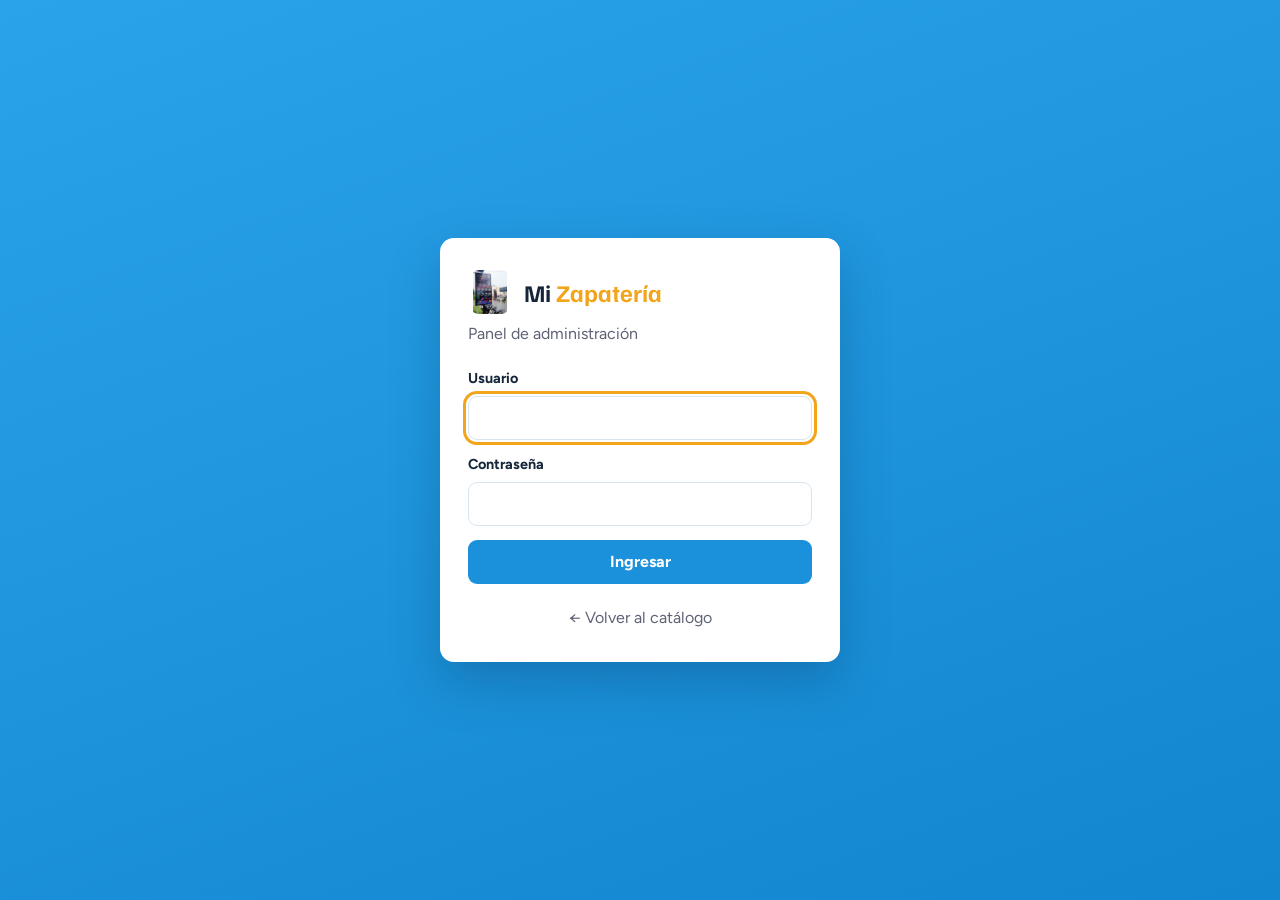
==== admin.html @ 9f7c2f95 "sdfe" ====
<!doctype html>
<html lang="es">
<head>
<meta charset="utf-8">
<meta name="viewport" content="width=device-width, initial-scale=1">
<meta name="robots" content="noindex">
<meta name="theme-color" content="#ffffff">
<meta name="color-scheme" content="light">
<title>Panel de administración</title>
<link rel="preconnect" href="https://fonts.googleapis.com">
<link rel="preconnect" href="https://fonts.gstatic.com" crossorigin>
<link href="https://fonts.googleapis.com/css2?family=Familjen+Grotesk:wght@500;600;700&family=Figtree:wght@400;500;600;700&display=swap" rel="stylesheet">
<link rel="stylesheet" href="assets/style.css">
<link rel="icon" type="image/svg+xml" href="assets/icono.svg">
</head>
<body class="admin">

<!-- ================= Ingreso ================= -->
<div id="gate" class="login-page">
  <main class="login-card">
    <div class="login-brand">
      <span id="gateLogo" class="logo logo-ph login-ico" aria-hidden="true"></span>
      <span class="login-name" id="gateName">Mi <span class="name-2">Zapatería</span></span>
    </div>
    <p class="login-sub" id="gateSub">Panel de administración</p>
    <div id="gateMsgs"></div>

    <form id="loginForm" class="stack login-form">
      <label class="fld"><span>Usuario</span><input id="lUser" autocomplete="username" required></label>
      <label class="fld"><span>Contraseña</span><input id="lPass" type="password" autocomplete="current-password" required></label>
      <button class="btn btn-primary btn-block" type="submit">Ingresar</button>
    </form>


    <a class="login-back" href="./">← Volver al catálogo</a>
  </main>
</div>

<!-- ================= Panel ================= -->
<div id="panel" hidden>
  <header class="adm-head">
    <div class="adm-head-in">
      <a class="adm-brand" href="admin.html">
        <span id="admLogo" class="logo logo-ph" aria-hidden="true"></span>
        <span class="adm-name" id="admName"></span>
        <small>/ admin</small>
      </a>
      <nav class="adm-nav">
        <a href="./" target="_blank" rel="noopener">Ver catálogo</a>
        <button class="btn btn-ghost" type="button" id="logoutBtn">Cerrar sesión</button>
      </nav>
    </div>
  </header>

  <main class="wrap adm-main">
    <div id="banners"></div>
    <div id="msgs" aria-live="polite"></div>
    <nav class="tabs" role="tablist">
      <a href="#caja" data-tab="caja">Caja</a>
      <a href="#vender" data-tab="vender">Vender</a>
      <a href="#productos" data-tab="productos">Productos</a>
      <a href="#ventas" data-tab="ventas">Ventas</a>
      <a href="#compras" data-tab="compras">Compras</a>
      <a href="#reportes" data-tab="reportes">Reportes</a>
      <a href="#marcas" data-tab="marcas">Marcas</a>
      <a href="#config" data-tab="config">Configuración</a>
    </nav>

    <!-- Productos -->
    <section data-pane="productos">
      <div class="toolbar">
        <label class="search search-sm">
          <svg width="16" height="16" viewBox="0 0 24 24" fill="none" stroke="currentColor" stroke-width="2" stroke-linecap="round" aria-hidden="true"><circle cx="11" cy="11" r="7"/><path d="m20 20-3.5-3.5"/></svg>
          <input type="search" id="tableSearch" placeholder="Buscar en mis productos" aria-label="Buscar en mis productos">
        </label>
        <button class="btn btn-accent" type="button" id="btnNew">+ Nuevo producto</button>
      </div>
      <div class="table-wrap">
        <table class="tbl">
          <thead><tr><th>Foto</th><th>Nombre</th><th>SKU</th><th>Código</th><th>Precio</th><th>Talles</th><th>Stock</th><th>Estado</th><th class="ta-r">Acciones</th></tr></thead>
          <tbody id="prodRows"></tbody>
        </table>
      </div>
    </section>


    <!-- Vender -->
    <!-- Caja y Reportes: el contenido está en caja.html (lo carga assets/caja.js) -->
    <div id="cajaMount"></div>

    <section data-pane="vender" hidden>
      <div id="cajaWarn"></div>
      <div class="pos">
        <div class="pos-main">
          <div class="pos-search">
            <label class="scan">
              <svg width="22" height="22" viewBox="0 0 24 24" fill="none" stroke="currentColor" stroke-width="2" stroke-linecap="round" aria-hidden="true"><path d="M3 7V5a2 2 0 0 1 2-2h2M17 3h2a2 2 0 0 1 2 2v2M21 17v2a2 2 0 0 1-2 2h-2M7 21H5a2 2 0 0 1-2-2v-2"/><path d="M7 8v8M10 8v8M13 8v8M17 8v8"/></svg>
              <input id="posQ" placeholder="Escaneá el código de barras o escribí el nombre" autocomplete="off" aria-label="Código de barras o nombre del producto">
            </label>
            <button type="button" class="btn btn-secondary btn-cam" id="posCam" title="Escanear con la cámara"><svg width="20" height="20" viewBox="0 0 24 24" fill="none" stroke="currentColor" stroke-width="2" stroke-linecap="round" stroke-linejoin="round" aria-hidden="true"><path d="M14.5 4h-5L7 7H4a2 2 0 0 0-2 2v9a2 2 0 0 0 2 2h16a2 2 0 0 0 2-2V9a2 2 0 0 0-2-2h-3z"/><circle cx="12" cy="13" r="3.5"/></svg><span>Cámara</span></button>
            <div class="pick-list" id="posResults" hidden></div>
          </div>
          <div class="pos-flash" id="posFlash" role="status" aria-live="polite"></div>
          <div class="cart">
            <div class="cart-head"><span>Producto</span><span>Cant.</span><span class="ta-r">Subtotal</span></div>
            <div id="cartRows"></div>
            <div class="cart-empty" id="cartEmpty">Escaneá o buscá un producto para empezar la venta.</div>
          </div>
          <p class="pos-keys"><kbd>F2</kbd> cobrar · <kbd>F4</kbd> monto recibido · <kbd>F8</kbd> vaciar · <kbd>Esc</kbd> limpiar búsqueda</p>
        </div>

        <aside class="pos-side">
          <div class="pos-doc">
            <span class="pos-label">Comprobante</span>
            <div class="seg seg-2" role="radiogroup" aria-label="Tipo de comprobante">
              <button type="button" data-doc="ticket" class="on">Ticket</button>
              <button type="button" data-doc="factura">Factura electrónica</button>
            </div>
          </div>
          <div class="pos-client">
            <span class="pos-label">Cliente</span>
            <button type="button" class="client-btn" id="clientBtn">Consumidor final</button>
            <div class="client-form" id="clientForm" hidden>
              <div class="seg" role="radiogroup" aria-label="Tipo de cliente">
                <button type="button" data-ctype="innominado" class="on">Sin nombre</button>
                <button type="button" data-ctype="ruc">RUC</button>
                <button type="button" data-ctype="ci">Cédula</button>
              </div>
              <div class="client-fields" id="clientFields" hidden>
                <input id="cDoc" placeholder="RUC con DV (80012345-6)" autocomplete="off">
                <input id="cName" placeholder="Nombre o razón social" autocomplete="off">
                <input id="cMail" type="email" placeholder="Correo (opcional, para la factura)" autocomplete="off">
                <input id="cTel" inputmode="tel" placeholder="Celular para WhatsApp (opcional)" autocomplete="off">
              </div>
              <button type="button" class="btn btn-secondary btn-sm" id="clientOk">Listo</button>
            </div>
          </div>

          <div class="pos-total"><span>Total</span><strong id="posTotal">Gs. 0</strong></div>

          <div class="pay-methods" role="radiogroup" aria-label="Forma de pago">
            <button type="button" data-pay="efectivo" class="on">Efectivo</button>
            <button type="button" data-pay="transferencia">Transferencia</button>
          </div>

          <div id="transferBox" class="stack transfer-box" hidden>
            <label class="fld"><span>Banco *</span><input id="tBank" list="bankList" maxlength="60" autocomplete="off" placeholder="Ej: Banco Itaú"></label>
            <label class="fld"><span>N° de comprobante *</span><input id="tRef" maxlength="40" autocomplete="off" inputmode="numeric"></label>
            <label class="fld"><span>Nombre de quien envió *</span><input id="tFrom" maxlength="80" autocomplete="off"></label>
            <datalist id="bankList">
              <option value="Banco Itaú"><option value="Banco Continental"><option value="ueno bank"><option value="Banco Basa">
              <option value="Banco GNB"><option value="Banco Familiar"><option value="Visión Banco"><option value="Sudameris Bank">
              <option value="Banco Atlas"><option value="Banco Nacional de Fomento"><option value="Interfisa Banco"><option value="Banco Río">
              <option value="Zeta Banco"><option value="Financiera FIC"><option value="Tigo Money"><option value="Personal Billetera">
            </datalist>
          </div>

          <div id="cashBox">
            <label class="fld"><span>Recibido</span><input id="posPaid" class="js-num paid-input" inputmode="numeric" placeholder="Monto exacto" autocomplete="off"></label>
            <div class="quick-cash" id="quickCash"></div>
            <div class="pos-change"><span>Vuelto</span><strong id="posChange">Gs. 0</strong></div>
          </div>

          <button type="button" class="btn btn-accent btn-block btn-xl" id="posCharge">Cobrar <kbd>F2</kbd></button>
          <div class="save-state" id="saveState"></div>
        </aside>
      </div>
    </section>

    <!-- Historial de ventas -->
    <section data-pane="ventas" hidden>
      <div class="hist-head">
        <label class="fld fld-inline"><span>Mes</span><input type="month" id="saleMonth"></label>
        <div class="hist-actions">
          <button type="button" class="btn btn-pdf" id="expCsv">Descargar PDF</button>
          <button type="button" class="btn btn-secondary" id="expSifen">Exportar para factura electrónica</button>
        </div>
      </div>
      <div class="kpis" id="saleKpis"></div>
      <div class="table-wrap">
        <table class="tbl">
          <thead><tr><th>N°</th><th>Fecha</th><th>Cliente</th><th>Pago</th><th class="ta-r">Total</th><th>Estado</th><th class="ta-r">Acciones</th></tr></thead>
          <tbody id="saleRows"></tbody>
        </table>
      </div>
      <div class="list-foot">
        <label class="check check-sm"><input type="checkbox" id="saleShowVoid"> Mostrar anuladas</label>
        <div class="pager" id="salePager"></div>
      </div>
    </section>

    <!-- Compras -->
    <section data-pane="compras" hidden>
      <section class="panel">
        <h2>Nueva compra</h2>
        <p class="hint">Al registrar la compra se suma el stock de cada producto y talle.</p>
        <div class="grid-form grid-buy">
          <label class="fld"><span>Proveedor *</span><input id="bProv" maxlength="80" autocomplete="off"></label>
          <label class="fld"><span>RUC del proveedor</span><input id="bRuc" maxlength="20" autocomplete="off"></label>
          <label class="fld"><span>N° de factura</span><input id="bFac" maxlength="20" placeholder="001-001-0000123" autocomplete="off"></label>
          <label class="fld"><span>Fecha</span><input id="bDate" type="date"></label>
          <label class="fld"><span>Condición</span><select id="bCond"><option value="contado">Contado</option><option value="credito">Crédito</option></select></label>
          <label class="fld" id="bPagoW"><span>Pagado con</span><select id="bPago"><option value="efectivo">Efectivo (sale de la caja)</option><option value="transferencia">Transferencia</option></select></label>
        </div>
        <div class="pos-search buy-search">
          <label class="scan">
            <svg width="22" height="22" viewBox="0 0 24 24" fill="none" stroke="currentColor" stroke-width="2" stroke-linecap="round" aria-hidden="true"><path d="M3 7V5a2 2 0 0 1 2-2h2M17 3h2a2 2 0 0 1 2 2v2M21 17v2a2 2 0 0 1-2 2h-2M7 21H5a2 2 0 0 1-2-2v-2"/><path d="M7 8v8M10 8v8M13 8v8M17 8v8"/></svg>
            <input id="buyQ" placeholder="Escaneá o buscá el producto comprado" autocomplete="off" aria-label="Producto comprado">
          </label>
          <div class="pick-list" id="buyResults" hidden></div>
        </div>
        <div class="table-wrap">
          <table class="tbl tbl-buy">
            <thead><tr><th>Producto</th><th>Talle</th><th>Cantidad</th><th>Costo unitario</th><th class="ta-r">Subtotal</th><th></th></tr></thead>
            <tbody id="buyRows"><tr><td colspan="6" class="tbl-empty">Agregá los productos que llegaron.</td></tr></tbody>
          </table>
        </div>
        <div class="buy-foot">
          <span>Total de la compra <strong id="buyTotal">Gs. 0</strong></span>
          <button type="button" class="btn btn-accent" id="buySave">Registrar compra</button>
        </div>
      </section>

      <section class="panel">
        <div class="hist-head">
          <h2>Compras registradas</h2>
          <label class="fld fld-inline"><span>Mes</span><input type="month" id="buyMonth"></label>
        </div>
        <div class="table-wrap">
          <table class="tbl">
            <thead><tr><th>Fecha</th><th>Proveedor</th><th>Factura</th><th>Productos</th><th class="ta-r">Total</th><th>Estado</th><th class="ta-r">Acciones</th></tr></thead>
            <tbody id="buyHist"></tbody>
          </table>
        </div>
        <div class="list-foot">
          <label class="check check-sm"><input type="checkbox" id="buyShowVoid"> Mostrar anuladas</label>
          <div class="pager" id="buyPager"></div>
        </div>
      </section>
    </section>

    <!-- Marcas -->
    <section data-pane="marcas" hidden>
      <p class="hint tab-intro">Las marcas aparecen arriba del catálogo y sirven de filtro. Al cargar un producto elegís su marca de la lista.</p>
      <div class="brand-admin" id="brandAdmin"></div>
    </section>

    <!-- Configuración -->
    <section data-pane="config" hidden>
      <div class="cfg-grid">
        <section class="panel">
          <h2>Datos de la tienda</h2>
          <form id="storeForm" class="stack">
            <div class="fld">
              <span>Logo de la tienda</span>
              <div class="photo">
                <img id="logoPreview" alt="" hidden>
                <input type="file" id="logoInput" accept="image/jpeg,image/png,image/webp,image/gif">
              </div>
              <label class="check" id="logoRemoveWrap" hidden><input type="checkbox" id="logoRemove"> Quitar el logo</label>
            </div>
            <label class="fld"><span>Nombre de la tienda</span><input id="cName" required maxlength="80"></label>
            <label class="fld"><span>Bajada / descripción corta</span><input id="cTag" maxlength="140"></label>
            <label class="fld"><span>Dirección u horario (aparece al pie del catálogo)</span><input id="cAddr" maxlength="160" placeholder="Ej: Av. Principal 123 · Lun a Sáb 8 a 18 h"></label>
            <label class="fld"><span>Número de WhatsApp (con código de país, sin +, ej: 595981234567)</span><input id="cWa" inputmode="numeric" maxlength="20"></label>
            <div><button class="btn btn-accent" type="submit">Guardar cambios</button></div>
          </form>
        </section>

        <section class="panel" id="facturacion">
          <h2>Datos para facturación</h2>
          <p class="hint">Se usan en el ticket y en el archivo para factura electrónica (SIFEN). Se guardan cifrados.</p>
          <form id="fiscalForm" class="stack">
            <div class="grid-form">
              <label class="fld"><span>RUC con DV</span><input id="fRuc" placeholder="80012345-6" maxlength="15"></label>
              <label class="fld"><span>Teléfono</span><input id="fTel" maxlength="30"></label>
            </div>
            <label class="fld"><span>Razón social</span><input id="fRazon" maxlength="120"></label>
            <label class="fld"><span>Nombre de fantasía</span><input id="fFant" maxlength="120"></label>
            <label class="fld"><span>Dirección</span><input id="fDir" maxlength="160"></label>
            <label class="fld"><span>Actividad económica</span><input id="fAct" maxlength="160" placeholder="Comercio al por menor de calzados"></label>
            <div class="grid-form">
              <label class="fld"><span>Timbrado N°</span><input id="fTimb" inputmode="numeric" maxlength="8"></label>
              <label class="fld"><span>Vigente desde</span><input id="fVig" type="date"></label>
              <label class="fld"><span>Establecimiento</span><input id="fEst" inputmode="numeric" maxlength="3" placeholder="001"></label>
              <label class="fld"><span>Punto de expedición</span><input id="fPto" inputmode="numeric" maxlength="3" placeholder="001"></label>
              <label class="fld"><span>Próximo número</span><input id="fNext" class="js-num" inputmode="numeric"></label>
              <label class="fld"><span>Ancho del ticket</span><select id="fAncho"><option value="80">80 mm</option><option value="58">58 mm</option></select></label>
            </div>
            <label class="check"><input type="checkbox" id="fAuto"> Imprimir el ticket automáticamente al cobrar</label>
            <div><button class="btn btn-accent" type="submit">Guardar datos de facturación</button></div>
          </form>
        </section>

        <section class="panel" id="factuflex">
          <h2>Factura electrónica (FactuFlex)</h2>
          <p class="hint">Con esto, cada factura se envía al SIFEN al cobrar y vuelve con su CDC. El PDF que se manda al cliente es el KuDE oficial. Estos datos se guardan cifrados.</p>
          <form id="ffForm" class="stack" autocomplete="off">
            <label class="fld"><span>Dirección de la API</span><input id="ffUrl" maxlength="200"></label>
            <label class="fld"><span>Usuario de FactuFlex (correo)</span><input id="ffUser" maxlength="120" autocomplete="off"></label>
            <label class="fld"><span>Contraseña de FactuFlex</span><input id="ffPass" type="password" maxlength="120" autocomplete="new-password"></label>
            <label class="check"><input type="checkbox" id="ffOn"> Emitir facturas electrónicas por FactuFlex al cobrar</label>
            <div class="btn-row">
              <button class="btn btn-accent" type="submit">Guardar</button>
              <button class="btn btn-secondary" type="button" id="ffTest">Probar conexión</button>
            </div>
          </form>
        </section>

        <section class="panel" id="correoAuto">
          <h2>Envío automático por correo</h2>
          <p class="hint">Al cobrar, la factura se envía sola en PDF al correo del cliente. Usa el servicio EmailJS (plan gratis: 200 correos por mes). Estos datos se guardan cifrados.</p>
          <form id="mailForm" class="stack" autocomplete="off">
            <label class="fld"><span>Service ID</span><input id="mService" placeholder="service_xxxxxxx" maxlength="60"></label>
            <label class="fld"><span>Template ID</span><input id="mTemplate" placeholder="template_xxxxxxx" maxlength="60"></label>
            <label class="fld"><span>Public Key</span><input id="mKey" maxlength="80"></label>
            <label class="check"><input type="checkbox" id="mAuto" checked> Enviar la factura automáticamente al cobrar</label>
            <label class="check"><input type="checkbox" id="mTickets"> También enviar los tickets si el cliente dejó su correo</label>
            <label class="fld"><span>Correo para la prueba</span><input id="mTest" type="email" placeholder="tucorreo@gmail.com"></label>
            <div class="btn-row">
              <button class="btn btn-accent" type="submit">Guardar</button>
              <button class="btn btn-secondary" type="button" id="mTestBtn">Enviar correo de prueba</button>
            </div>
          </form>
        </section>

        <section class="panel panel-danger" id="resetDatos">
          <h2>Empezar con datos reales</h2>
          <p class="hint">Borra las ventas, compras, aperturas y cierres de caja que hiciste de prueba, y vuelve a 1 la numeración de tickets y facturas. Los productos, precios, marcas, fotos y la configuración <strong>no se tocan</strong>.</p>
          <div class="stack">
            <label class="check"><input type="checkbox" id="rsStock"> Poner también en 0 el stock de todos los productos (para cargarlo de nuevo con Compras)</label>
            <label class="fld"><span>Para confirmar, escribí BORRAR</span><input id="rsConfirm" autocomplete="off" placeholder="BORRAR"></label>
            <div><button class="btn btn-danger" type="button" id="rsBtn">Borrar datos de prueba</button></div>
          </div>
        </section>

        <section class="panel" id="credenciales">
          <h2>Usuario y contraseña de administrador</h2>
          <p class="hint">Para confirmar cualquier cambio necesitás tu contraseña actual. Si solo querés cambiar el usuario, dejá la contraseña nueva en blanco.</p>
          <form id="credForm" class="stack" autocomplete="off">
            <label class="fld"><span>Usuario</span><input id="kUser" required pattern="[A-Za-z0-9._@\-]{3,40}" autocomplete="username"></label>
            <label class="fld"><span>Nueva contraseña</span><input id="kPass" type="password" minlength="8" autocomplete="new-password" placeholder="Mínimo 8 caracteres"></label>
            <label class="fld"><span>Repetir nueva contraseña</span><input id="kPass2" type="password" autocomplete="new-password"></label>
            <label class="fld"><span>Contraseña actual *</span><input id="kCur" type="password" required autocomplete="current-password"></label>
            <div><button class="btn btn-accent" type="submit">Guardar usuario y contraseña</button></div>
          </form>
        </section>

      </div>
    </section>
  </main>

  <!-- Formulario de producto -->
  <dialog id="productDialog" class="dlg" aria-labelledby="dlgTitle">
    <form id="productForm" class="dlg-form">
      <input type="hidden" id="f_id">
      <div class="dlg-head">
        <h2 id="dlgTitle">Nuevo producto</h2>
        <button type="button" class="dlg-x" data-close aria-label="Cerrar">×</button>
      </div>
      <div class="dlg-body">
        <div class="grid-form">
          <label class="fld span-2"><span>Nombre *</span><input id="f_name" required maxlength="120" placeholder="Ej: Zapatilla urbana Runner"></label>
          <label class="fld"><span>Categoría *</span><input id="f_category" list="catList" required maxlength="60" placeholder="Zapatillas"></label>
          <label class="fld"><span>Para quién</span>
            <select id="f_gender">
              <option value="">Sin especificar</option>
              <option>Dama</option><option>Caballero</option><option>Unisex</option><option>Niños</option>
            </select>
          </label>
          <label class="fld"><span>Marca</span>
            <select id="f_brand"><option value="">Sin marca</option></select>
            <small class="hint">¿Falta alguna? Agregala en la pestaña Marcas.</small>
          </label>
          <label class="fld"><span>Colores</span><input id="f_colors" maxlength="120" placeholder="Negro, blanco"></label>
          <label class="fld"><span>SKU</span><input id="f_sku" maxlength="40"></label>
          <label class="fld"><span>Código de barras</span><input id="f_code" maxlength="40" placeholder="Escaneá o escribí el código"></label>
          <label class="fld"><span>Precio (Gs.) *</span><input id="f_price" inputmode="numeric" required placeholder="250000"></label>
          <label class="fld"><span>Stock *</span><input id="f_stock" inputmode="numeric" placeholder="0"><small class="hint" id="stockHint"></small></label>
          <label class="fld"><span>IVA</span>
            <select id="f_iva"><option value="10">10 %</option><option value="5">5 %</option><option value="0">Exento</option></select>
          </label>
        </div>

        <fieldset class="block">
          <legend>Talles y stock de cada talle</legend>
          <p class="hint">Opcional. Si cargás talles, el stock total se calcula solo.</p>
          <div class="quick">
            <span>Cargar rápido:</span>
            <button type="button" class="chip-btn" data-range="18-26">Bebés 18–26</button>
            <button type="button" class="chip-btn" data-range="27-34">Niños 27–34</button>
            <button type="button" class="chip-btn" data-range="35-40">Dama 35–40</button>
            <button type="button" class="chip-btn" data-range="38-44">Caballero 38–44</button>
          </div>
          <div id="sizeRows" class="rows rows-sizes"></div>
          <button type="button" class="btn btn-line" id="addSize">+ Agregar talle</button>
        </fieldset>

        <label class="fld"><span>Descripción corta</span><textarea id="f_desc" rows="2" maxlength="400" placeholder="Material, suela, uso recomendado…"></textarea></label>

        <div class="fld">
          <span>Foto del producto</span>
          <div class="photo">
            <img id="f_preview" alt="" hidden>
            <input type="file" id="f_image" accept="image/jpeg,image/png,image/webp,image/gif">
          </div>
          <label class="check" id="removeWrap" hidden><input type="checkbox" id="f_remove"> Quitar la foto actual</label>
        </div>

        <fieldset class="block">
          <legend>Cuotas disponibles</legend>
          <p class="hint">Cargá la cantidad de cuotas y el monto de cada una. El interés se calcula comparando con el precio.</p>
          <div id="instRows" class="rows"></div>
          <button type="button" class="btn btn-line" id="addInst">+ Agregar cuota</button>
        </fieldset>

        <label class="check"><input type="checkbox" id="f_visible" checked> Producto visible en el catálogo</label>
      </div>
      <div class="dlg-foot">
        <button type="button" class="btn btn-secondary" data-close>Cancelar</button>
        <button type="submit" class="btn btn-accent" id="saveBtn">Guardar producto</button>
      </div>
    </form>
  </dialog>
  <datalist id="catList"></datalist>

  <!-- Elegir talle al vender -->
  <dialog id="sizeDlg" class="dlg dlg-sm" aria-labelledby="sizeTitle">
    <div class="confirm-body">
      <h2 id="sizeTitle">Elegí el talle</h2>
      <p id="sizeName"></p>
      <div class="size-pick" id="sizePick"></div>
    </div>
    <div class="dlg-foot"><button type="button" class="btn btn-secondary" id="sizeCancel">Cancelar</button></div>
  </dialog>

  <!-- Venta terminada -->
  <dialog id="doneDlg" class="dlg dlg-sm" aria-labelledby="doneTitle">
    <div class="confirm-body">
      <span class="confirm-ico is-ok"><svg width="30" height="30" viewBox="0 0 24 24" fill="none" stroke="currentColor" stroke-width="2.4" stroke-linecap="round" stroke-linejoin="round" aria-hidden="true"><path d="M20 6 9 17l-5-5"/></svg></span>
      <h2 id="doneTitle">Venta registrada</h2>
      <p id="doneNum"></p>
      <div class="done-change" id="doneChangeBox"><span>Vuelto</span><strong id="doneChange"></strong></div>
      <p class="done-mail" id="doneSifenState" hidden></p>
      <p class="done-mail" id="doneMailState" hidden></p>
    </div>
    <div class="dlg-foot">
      <div class="done-actions">
        <button type="button" class="btn btn-print" id="donePrint">Imprimir</button>
        <button type="button" class="btn btn-pdf" id="donePdf">Descargar PDF</button>
        <button type="button" class="btn btn-wa-sm" id="doneWa">WhatsApp</button>
        <button type="button" class="btn btn-mail" id="doneMail">Correo</button>
      </div>
      <button type="button" class="btn btn-primary btn-block" id="doneNew">Nueva venta <kbd>Enter</kbd></button>
    </div>
  </dialog>

  <!-- Cámara -->
  <dialog id="camDlg" class="dlg dlg-sm" aria-labelledby="camTitle">
    <div class="confirm-body">
      <h2 id="camTitle">Apuntá al código de barras</h2>
      <div id="camReader" class="cam-reader"></div>
      <p class="hint" id="camHint">Si te lo pide, permití el uso de la cámara.</p>
    </div>
    <div class="dlg-foot"><button type="button" class="btn btn-secondary" id="camClose">Cerrar</button></div>
  </dialog>

  <!-- Ventana de confirmación -->
  <dialog id="confirmDlg" class="dlg dlg-sm" aria-labelledby="cTitle" aria-describedby="cText">
    <div class="confirm-body">
      <span class="confirm-ico" id="cIco"></span>
      <h2 id="cTitle"></h2>
      <p id="cText"></p>
    </div>
    <div class="dlg-foot">
      <button type="button" class="btn btn-secondary" id="cNo">Cancelar</button>
      <button type="button" class="btn btn-primary" id="cYes">Aceptar</button>
    </div>
  </dialog>
</div>

<script src="assets/comun.js"></script>
<script src="assets/admin.js"></script>
<script src="assets/ventas.js"></script>
<script src="assets/caja.js"></script>
</body>
</html>
---- assets/style.css ----
/* ===== Catálogo Zapatería ===== */
:root {
  --bg: #ffffff;
  --surface: #ffffff;
  --surface-2: #f7f8fb;
  --ink: #16263a;
  --muted: #5e6275;
  --line: #d9e5ee;
  --primary: #1a91da;
  --primary-ink: #ffffff;
  --primary-text: #0b6aa6;
  --primary-soft: #e2f1fb;
  --accent: #f2a41b;
  --accent-ink: #1a1c2e;
  --wa: #1d9f50;
  --wa-ink: #ffffff;
  --ok: #17803d;
  --ok-soft: #e3f5e9;
  --danger: #c4302b;
  --danger-soft: #fdeceb;
  --warn-soft: #fff4dc;
  --warn-ink: #7a4b00;
  --img-bg: #ffffff;
  --radius: 14px;
  --radius-sm: 9px;
  --font-head: "Familjen Grotesk", "Segoe UI", system-ui, -apple-system, sans-serif;
  --font-body: "Figtree", "Segoe UI", system-ui, -apple-system, sans-serif;
  color-scheme: light;
}

*, *::before, *::after { box-sizing: border-box; }
html { -webkit-text-size-adjust: 100%; }
body {
  margin: 0;
  background: var(--bg);
  color: var(--ink);
  font: 16px/1.5 var(--font-body);
}
img { max-width: 100%; display: block; }
a { color: var(--primary-text); }
h1, h2, h3 { font-family: var(--font-head); line-height: 1.2; margin: 0; }
button, input, select, textarea { font: inherit; color: inherit; }
:focus-visible { outline: 3px solid var(--accent); outline-offset: 2px; }

.wrap { width: min(1180px, 100% - 32px); margin-inline: auto; }

/* ---------- Botones ---------- */
.btn {
  display: inline-flex; align-items: center; justify-content: center; gap: 8px;
  min-height: 44px; padding: 0 18px;
  border: 1.5px solid transparent; border-radius: var(--radius-sm);
  font-weight: 700; text-decoration: none; cursor: pointer;
  transition: filter .15s, background .15s;
}
.btn:hover { filter: brightness(1.06); }
.btn:disabled { opacity: .6; cursor: progress; }
.btn-primary { background: var(--primary); color: var(--primary-ink); }
.btn-accent { background: var(--accent); color: var(--accent-ink); }
.btn-outline { border-color: var(--primary); color: var(--primary-text); background: transparent; }
.btn-outline:hover { background: var(--primary-soft); filter: none; }
.btn-secondary { background: var(--surface); border-color: var(--line); color: var(--ink); }
.btn-line { background: transparent; border: 1.5px dashed var(--line); color: var(--ink); min-height: 38px; font-weight: 600; }
.btn-line:hover { border-color: var(--primary); color: var(--primary-text); filter: none; }
.btn-wa { background: var(--wa); color: var(--wa-ink); width: 100%; margin-top: auto; padding: 0 10px; font-size: .95rem; white-space: nowrap; }
.btn-block { width: 100%; }

/* ---------- Catálogo: encabezado ---------- */
.site-head { background: var(--surface); border-bottom: 1px solid var(--line); }
.head-in { display: flex; align-items: center; justify-content: space-between; gap: 16px; padding: 16px 0; }
.brand { display: flex; align-items: center; gap: 14px; text-decoration: none; color: inherit; min-width: 0; }
.brand-text { display: grid; min-width: 0; }
.brand-name { font-family: var(--font-head); font-weight: 700; font-size: clamp(1.25rem, 3vw, 1.6rem); color: var(--ink); letter-spacing: -.01em; }
.brand-tag { color: var(--muted); font-size: .92rem; }
.logo { width: 56px; height: 56px; object-fit: contain; border-radius: 12px; flex: none; }
.logo-ph {
  display: grid; place-items: center;
  background: var(--primary); color: var(--primary-ink);
  font-family: var(--font-head); font-weight: 700; font-size: 1.6rem;
}

/* ---------- Filtros ---------- */
.filters {
  display: grid; gap: 10px;
  grid-template-columns: minmax(220px, 2fr) repeat(4, minmax(140px, 1fr)) auto;
  margin: 24px 0 8px; padding: 12px;
  background: var(--surface); border: 1px solid var(--line); border-radius: var(--radius);
}
.filters select, .search {
  min-height: 46px; border: 1px solid var(--line); border-radius: var(--radius-sm);
  background: var(--surface);
}
.filters select { padding: 0 12px; min-width: 0; }
.search { display: flex; align-items: center; gap: 8px; padding: 0 12px; color: var(--muted); }
.search input { border: 0; outline: 0; background: transparent; width: 100%; min-height: 44px; color: var(--ink); }
.search:focus-within { outline: 3px solid var(--accent); outline-offset: 1px; }
@media (max-width: 1240px) {
  .filters { grid-template-columns: repeat(4, minmax(0, 1fr)) auto; }
  .filters .search { grid-column: 1 / -1; }
}
@media (max-width: 1000px) {
  .filters { grid-template-columns: 1fr 1fr; }
  .filters .search { grid-column: 1 / -1; }
  .filters .btn { grid-column: 1 / -1; }
}
@media (max-width: 480px) { .filters { grid-template-columns: 1fr; } }

.count { color: var(--muted); margin: 14px 2px 18px; }
.count strong { color: var(--ink); }
.count a { margin-left: 10px; font-weight: 600; }

/* ---------- Tarjetas ---------- */
.grid { display: grid; gap: 20px; grid-template-columns: repeat(auto-fill, minmax(250px, 1fr)); padding-bottom: 48px; }
.card {
  display: flex; flex-direction: column;
  background: var(--surface); border: 1px solid var(--line); border-radius: var(--radius);
  overflow: hidden;
}
.card-img { position: relative; aspect-ratio: 1 / 1; background: var(--img-bg); display: grid; place-items: center; }
.card-img img { width: 100%; height: 100%; object-fit: contain; padding: 14px; }
.noimg { font-size: 4rem; opacity: .35; }
.ribbon {
  position: absolute; top: 12px; left: 12px;
  background: var(--ink); color: var(--surface);
  font-size: .8rem; font-weight: 700; padding: 4px 10px; border-radius: 999px;
}
.card-body { display: flex; flex-direction: column; gap: 6px; padding: 16px; flex: 1; }
.badges { display: flex; flex-wrap: wrap; gap: 6px; }
.badge { font-size: .78rem; font-weight: 700; padding: 3px 9px; border-radius: 6px; background: var(--primary-soft); color: var(--primary-text); }
.badge-soft { background: var(--surface-2); color: var(--muted); border: 1px solid var(--line); }
.card-brand { margin: 4px 0 0; color: var(--muted); font-size: .88rem; font-weight: 600; }
.card-title { font-size: 1.15rem; font-weight: 700; color: var(--ink); }
.card-meta, .stock, .colors, .desc { margin: 0; color: var(--muted); font-size: .9rem; }
.price { margin: 4px 0 0; font-family: var(--font-head); font-size: 1.55rem; font-weight: 700; color: var(--primary-text); letter-spacing: -.01em; }
.stock-out { color: var(--danger); font-weight: 600; }

/* Talles: el elemento protagonista */
.sizes { border: 0; padding: 0; margin: 8px 0 2px; }
.sizes legend { font-size: .88rem; font-weight: 600; color: var(--ink); margin-bottom: 6px; padding: 0; }
.size-list { display: flex; flex-wrap: wrap; gap: 6px; }
.size { position: relative; }
.size input { position: absolute; opacity: 0; inset: 0; margin: 0; cursor: pointer; }
.size span {
  display: grid; place-items: center; min-width: 44px; height: 40px; padding: 0 8px;
  border: 1.5px solid var(--line); border-radius: 8px;
  font-family: var(--font-head); font-weight: 700; font-size: .98rem;
  background: var(--surface); transition: background .12s, border-color .12s;
}
.size:hover span { border-color: var(--primary); }
.size input:checked + span { background: var(--primary); border-color: var(--primary); color: var(--primary-ink); }
.size input:focus-visible + span { outline: 3px solid var(--accent); outline-offset: 2px; }
.size-out span { color: var(--muted); text-decoration: line-through; opacity: .55; }
.size-out input { cursor: not-allowed; }
.size-out:hover span { border-color: var(--line); }

.pay { display: grid; gap: 4px; margin: 8px 0 12px; font-size: .88rem; color: var(--muted); }
.pay select { min-height: 42px; padding: 0 10px; border: 1px solid var(--line); border-radius: var(--radius-sm); background: var(--surface); color: var(--ink); width: 100%; }
.card-body > .btn-wa { margin-top: auto; }
.sizes + .btn-wa, .desc + .btn-wa, .colors + .btn-wa, .stock + .btn-wa { margin-top: 14px; }

.empty { text-align: center; padding: 64px 16px 80px; color: var(--muted); }
.empty-ico { font-size: 3.5rem; }
.empty p { margin: 8px 0 18px; }

.site-foot { border-top: 1px solid var(--line); padding: 24px 0 32px; text-align: center; color: var(--muted); font-size: .92rem; }
.site-foot p { margin: 2px 0; }

/* ---------- Login ---------- */
.login-page { min-height: 100vh; display: grid; place-items: center; padding: 24px; background: linear-gradient(160deg, #2aa3ea 0%, #1286cf 100%); }
.login-card {
  width: min(400px, 100%); background: var(--surface); border-radius: var(--radius);
  padding: 32px 28px; box-shadow: 0 20px 50px rgba(6, 50, 90, .28);
}
.login-brand { display: flex; align-items: center; gap: 12px; }
.login-brand .logo { width: 44px; height: 44px; }
.login-name { font-family: var(--font-head); font-size: 1.5rem; font-weight: 700; color: var(--ink); }
.name-2 { color: var(--accent); }
.login-sub { color: var(--muted); margin: 8px 0 22px; }
.login-back { display: block; text-align: center; margin-top: 22px; color: var(--muted); text-decoration: none; }
.login-back:hover { color: var(--ink); }

/* ---------- Formularios ---------- */
.stack { display: grid; gap: 14px; }
.fld { display: grid; gap: 6px; min-width: 0; }
.fld > span { font-size: .9rem; font-weight: 700; color: var(--ink); }
.fld input, .fld select, .fld textarea, .rows input {
  width: 100%; min-height: 44px; padding: 8px 12px;
  border: 1px solid var(--line); border-radius: var(--radius-sm);
  background: var(--surface); color: var(--ink);
}
.fld textarea { resize: vertical; }
.fld input[readonly] { background: var(--surface-2); color: var(--muted); }
.fld input[type="file"] { border: 0; padding: 0; min-height: 0; background: transparent; }
.hint { color: var(--muted); font-size: .85rem; margin: 0; font-weight: 400; }
.check { display: flex; align-items: center; gap: 8px; font-weight: 600; cursor: pointer; }
.check input { width: 18px; height: 18px; accent-color: var(--primary); }
.photo {
  display: flex; align-items: center; gap: 14px; flex-wrap: wrap;
  padding: 12px; border: 1px dashed var(--line); border-radius: var(--radius-sm); background: var(--surface-2);
}
.photo img { width: 88px; height: 88px; object-fit: contain; background: var(--img-bg); border-radius: 8px; }
.photo img[hidden] { display: none; }

.alert { padding: 12px 16px; border-radius: var(--radius-sm); margin: 0 0 14px; font-weight: 500; }
.alert-ok { background: var(--ok-soft); color: var(--ok); }
.alert-error { background: var(--danger-soft); color: var(--danger); }
.alert-warn { background: var(--warn-soft); color: var(--warn-ink); }
.alert-warn a { color: inherit; font-weight: 700; }

/* ---------- Panel ---------- */
.adm-head { background: var(--primary); color: var(--primary-ink); }
.adm-head-in { display: flex; align-items: center; justify-content: space-between; gap: 16px; padding: 14px 24px; flex-wrap: wrap; }
.adm-brand { display: flex; align-items: center; gap: 12px; color: inherit; text-decoration: none; min-width: 0; }
.adm-brand .logo { width: 44px; height: 44px; background: #fff; }
.adm-brand .logo-ph { background: var(--accent); color: var(--accent-ink); }
.adm-name { font-family: var(--font-head); font-weight: 700; font-size: 1.4rem; }
.adm-brand small { opacity: .75; }
.adm-nav { display: flex; align-items: center; gap: 16px; }
.adm-nav a { color: inherit; text-decoration: none; font-weight: 600; }
.adm-nav a:hover { text-decoration: underline; }
.btn-ghost { border-color: currentColor; color: inherit; background: transparent; min-height: 40px; }
.adm-main { padding: 22px 0 60px; }

.tabs { display: flex; gap: 6px; border-bottom: 1px solid var(--line); margin-bottom: 20px; }
.tabs a { padding: 12px 16px; text-decoration: none; color: var(--muted); font-weight: 700; border-bottom: 3px solid transparent; margin-bottom: -1px; }
.tabs a.active { color: var(--ink); border-color: var(--accent); }

.toolbar { display: flex; justify-content: space-between; align-items: center; gap: 12px; margin-bottom: 14px; flex-wrap: wrap; }
.search-sm { min-height: 44px; flex: 1; max-width: 340px; background: var(--surface); }

.table-wrap { overflow-x: auto; background: var(--surface); border: 1px solid var(--line); border-radius: var(--radius); }
.tbl { width: 100%; border-collapse: collapse; min-width: 860px; }
.tbl th { text-align: left; font-size: .88rem; color: var(--ink); background: var(--primary-soft); padding: 12px; font-weight: 700; }
.tbl td { padding: 10px 12px; border-top: 1px solid var(--line); vertical-align: middle; font-size: .95rem; }
.tbl tr[hidden] { display: none; }
.tbl-empty { text-align: center; color: var(--muted); padding: 36px 12px !important; }
.thumb { width: 48px; height: 48px; object-fit: contain; border-radius: 8px; background: var(--img-bg); display: grid; place-items: center; }
.thumb-ph { font-size: 1.4rem; background: var(--surface-2); }
.t-name { display: block; font-weight: 600; }
.t-sub { color: var(--muted); font-size: .85rem; }
.t-out { color: var(--danger); font-weight: 700; }
.nowrap { white-space: nowrap; }
.ta-r { text-align: right !important; }
.pill { border: 0; border-radius: 999px; padding: 4px 12px; font-size: .82rem; font-weight: 700; cursor: pointer; }
.pill-on { background: #1f9d55; color: #fff; }
.pill-off { background: var(--surface-2); color: var(--muted); border: 1px solid var(--line); }
.actions { display: flex; justify-content: flex-end; gap: 8px; }
.actions form { margin: 0; }
.icon-btn {
  display: grid; place-items: center; width: 40px; height: 40px;
  border: 1px solid var(--line); border-radius: 8px; background: var(--surface); color: var(--primary-text); cursor: pointer;
}
.icon-btn:hover { background: var(--primary-soft); }
.icon-danger { color: var(--danger); }
.icon-danger:hover { background: var(--danger-soft); }

/* Configuración */
.cfg-grid { display: grid; gap: 20px; grid-template-columns: repeat(auto-fit, minmax(320px, 1fr)); align-items: start; }
.panel { background: var(--surface); border: 1px solid var(--line); border-radius: var(--radius); padding: 22px; }
.panel h2 { font-size: 1.2rem; margin-bottom: 14px; }
.panel > .hint { margin: -6px 0 14px; }

/* ---------- Diálogo de producto ---------- */
.dlg {
  width: min(720px, 100% - 24px); max-height: calc(100vh - 32px);
  padding: 0; border: 0; border-radius: var(--radius);
  background: var(--surface); color: var(--ink);
}
.dlg::backdrop { background: rgba(8, 30, 50, .55); }
.dlg-form { display: flex; flex-direction: column; max-height: calc(100vh - 32px); }
.dlg-head { display: flex; justify-content: space-between; align-items: center; padding: 18px 22px; border-bottom: 1px solid var(--line); }
.dlg-head h2 { font-size: 1.3rem; }
.dlg-x { border: 0; background: transparent; font-size: 1.8rem; line-height: 1; cursor: pointer; color: var(--muted); width: 40px; height: 40px; border-radius: 8px; }
.dlg-x:hover { background: var(--surface-2); color: var(--ink); }
.dlg-body { overflow-y: auto; padding: 18px 22px; display: grid; gap: 18px; }
.dlg-foot { display: flex; justify-content: flex-end; gap: 10px; padding: 14px 22px; border-top: 1px solid var(--line); background: var(--surface-2); }
.grid-form { display: grid; grid-template-columns: 1fr 1fr; gap: 14px; align-items: start; }
.span-2 { grid-column: 1 / -1; }
@media (max-width: 560px) { .grid-form { grid-template-columns: 1fr; } }

.block { border: 1px solid var(--line); border-radius: var(--radius-sm); padding: 14px; margin: 0; display: grid; gap: 10px; }
.block legend { font-weight: 700; padding: 0 6px; font-size: .95rem; }
.quick { display: flex; flex-wrap: wrap; align-items: center; gap: 6px; font-size: .88rem; color: var(--muted); }
.chip-btn { border: 1px solid var(--line); background: var(--surface-2); border-radius: 999px; padding: 6px 12px; font-size: .85rem; font-weight: 600; cursor: pointer; color: var(--ink); }
.chip-btn:hover { border-color: var(--primary); color: var(--primary-text); }
.rows { display: grid; gap: 8px; }
.rows:empty { display: none; }
.rows-sizes { grid-template-columns: repeat(auto-fill, minmax(190px, 1fr)); }
.row { display: flex; align-items: center; gap: 6px; flex-wrap: wrap; }
.row input { min-height: 40px; flex: 1; min-width: 70px; }
.rows-sizes .row input.sz { flex: 0 0 76px; font-weight: 700; }
.row .in { flex: 0 0 90px; }
.row .x { color: var(--muted); font-size: .9rem; }
.row .ia { flex: 1 1 160px; }
.inst-info { flex-basis: 100%; font-size: .84rem; color: var(--warn-ink); padding-left: 2px; }
.inst-info:empty { display: none; }
.inst-info.ok { color: var(--ok); }
.row-x { width: 36px; height: 36px; border: 0; background: transparent; color: var(--muted); font-size: 1.4rem; cursor: pointer; border-radius: 8px; flex: none; }
.row-x:hover { background: var(--danger-soft); color: var(--danger); }

@media (prefers-reduced-motion: reduce) { * { transition: none !important; } }

/* ---------- Marcas ---------- */
.brand-strip {
  display: flex; gap: 12px; overflow-x: auto; padding: 22px 2px 4px;
  scroll-snap-type: x proximity; scrollbar-width: thin;
}
.brand-tile {
  flex: 0 0 auto; width: 124px; height: 92px; border-radius: 14px; overflow: hidden;
  display: grid; place-items: center; scroll-snap-align: start;
  background: var(--surface); border: 1px solid var(--line);
  text-decoration: none; color: var(--ink);
  transition: transform .15s, box-shadow .15s;
}
.brand-tile img { width: 100%; height: 100%; object-fit: cover; }
.brand-tile:hover { transform: translateY(-2px); box-shadow: 0 6px 16px rgba(20, 22, 60, .14); }
.brand-tile.is-on { outline: 3px solid var(--accent); outline-offset: 3px; }
.brand-strip:has(.is-on) .brand-tile:not(.is-on) { opacity: .55; }
.brand-strip:has(.is-on) .brand-tile:not(.is-on):hover { opacity: 1; }
.brand-tile-txt { font-family: var(--font-head); font-weight: 700; text-align: center; padding: 8px; font-size: .95rem; }
.brand-strip + .filters { margin-top: 16px; }
@media (max-width: 560px) { .brand-tile { width: 104px; height: 78px; } }

.card-brand { display: flex; align-items: center; gap: 8px; }
.card-brand img { width: 64px; height: 32px; border-radius: 6px; object-fit: cover; }

.tab-intro { margin: -6px 0 16px; }
.brand-admin { display: grid; gap: 16px; grid-template-columns: repeat(auto-fill, minmax(280px, 1fr)); align-items: start; }
.brand-new { border-style: dashed; }
.brand-item { position: relative; }
.brand-item-top { display: flex; gap: 14px; align-items: center; }
.brand-item-info { display: grid; gap: 4px; flex: 1; min-width: 0; }
.brand-logo-lg { width: 84px; height: 84px; border-radius: 12px; object-fit: cover; flex: none; }
.brand-logo-ph { display: grid; place-items: center; background: var(--primary-soft); color: var(--primary-text); font-family: var(--font-head); font-weight: 700; font-size: 2rem; }
.brand-item-actions { display: flex; gap: 8px; padding-right: 50px; }
.brand-del { position: absolute; right: 22px; bottom: 22px; margin: 0; }
@media (prefers-reduced-motion: reduce) { .brand-tile:hover { transform: none; } }

/* ---------- Versión GitHub Pages ---------- */
[hidden] { display: none !important; }
button.brand-tile { padding: 0; cursor: pointer; font: inherit; }
.login-card { width: min(460px, 100%); }
.sep { border: 0; border-top: 1px solid var(--line); margin: 4px 0; width: 100%; }
#dlgMsgs:empty, #msgs:empty, #gateMsgs:empty { display: none; }
.login-card { width: min(400px, 100%); }
.login-ico svg, .logo-ph svg { display: block; }
.noimg, .empty-ico, .thumb-ph { color: var(--muted); }
.noimg { opacity: .5; }
.empty-ico { display: flex; justify-content: center; }
#banners .alert { margin-bottom: 10px; }
#banners:empty { display: none; }

/* ---------- Ventana de confirmación ---------- */
.btn-danger { background: var(--danger); color: #fff; }
.dlg-sm { width: min(420px, 100% - 24px); }
.confirm-body { padding: 26px 24px 18px; text-align: center; display: grid; justify-items: center; gap: 8px; }
.confirm-ico { width: 56px; height: 56px; border-radius: 50%; display: grid; place-items: center; background: var(--primary-soft); color: var(--primary-text); margin-bottom: 4px; }
.confirm-ico.is-danger { background: var(--danger-soft); color: var(--danger); }
.confirm-body h2 { font-size: 1.25rem; }
.confirm-body p { margin: 0; color: var(--muted); }
.dlg-sm .dlg-foot { justify-content: center; }
.dlg-sm .dlg-foot .btn { min-width: 130px; }
.dlg-msgs { padding: 0 22px; }
.dlg-msgs .alert { margin: 10px 0 0; }
.dlg-msgs:empty { display: none; }

/* =================================================================
   Vender, ventas y compras
   ================================================================= */
html { color-scheme: light; }
.tabs { overflow-x: auto; scrollbar-width: none; white-space: nowrap; }
.tabs::-webkit-scrollbar { display: none; }
.tabs a { flex: none; }
kbd { font: 600 .72rem/1 var(--font-body); padding: 3px 6px; border-radius: 5px; border: 1px solid currentColor; opacity: .75; margin-left: 4px; }
.btn-sm { min-height: 34px; padding: 0 12px; font-size: .88rem; }
.btn-xl { min-height: 58px; font-size: 1.2rem; }
.btn-void { color: var(--danger); }
.link-btn { border: 0; background: none; color: var(--primary-text); font-weight: 700; cursor: pointer; padding: 0; text-decoration: underline; }

.pos { display: grid; grid-template-columns: minmax(0, 1fr) 360px; gap: 20px; align-items: start; }
.pos-main { display: grid; gap: 12px; min-width: 0; }
.pos-search { position: relative; display: flex; gap: 10px; }
.scan {
  flex: 1; display: flex; align-items: center; gap: 10px; padding: 0 14px; min-height: 58px;
  background: var(--surface); border: 2px solid var(--primary); border-radius: var(--radius); color: var(--primary-text);
}
.scan input { border: 0; outline: 0; background: transparent; width: 100%; font-size: 1.1rem; min-height: 54px; color: var(--ink); }
.scan:focus-within { box-shadow: 0 0 0 4px var(--primary-soft); }
.btn-cam { min-height: 58px; gap: 6px; }
.pick-list {
  position: absolute; top: calc(100% + 6px); left: 0; right: 0; z-index: 30; max-height: 420px; overflow-y: auto;
  background: var(--surface); border: 1px solid var(--line); border-radius: var(--radius); box-shadow: 0 14px 34px rgba(20, 50, 80, .16);
}
.pick { display: flex; align-items: center; gap: 12px; width: 100%; padding: 10px 14px; border: 0; border-bottom: 1px solid var(--line); background: var(--surface); text-align: left; cursor: pointer; color: var(--ink); }
.pick:last-child { border-bottom: 0; }
.pick:hover, .pick.is-sel { background: var(--primary-soft); }
.pick-img { width: 44px; height: 44px; border-radius: 8px; object-fit: contain; background: #fff; flex: none; display: grid; place-items: center; }
.pick-ph { background: var(--surface-2); color: var(--muted); }
.pick-txt { display: grid; flex: 1; min-width: 0; }
.pick-txt small, .pick-right small { color: var(--muted); font-size: .82rem; }
.pick-right { display: grid; text-align: right; }
.pick-empty { padding: 14px; color: var(--muted); }
.pos-flash { min-height: 22px; font-weight: 600; font-size: .95rem; }
.pos-flash.is-ok { color: var(--ok); }
.pos-flash.is-error { color: var(--danger); }

.cart { background: var(--surface); border: 1px solid var(--line); border-radius: var(--radius); overflow: hidden; }
.cart-head, .cart-row { display: grid; grid-template-columns: minmax(0, 1fr) 132px 150px; gap: 12px; align-items: center; padding: 10px 14px; }
.cart-head { background: var(--primary-soft); font-weight: 700; font-size: .86rem; }
.cart-row { border-top: 1px solid var(--line); }
.cart-prod { display: grid; min-width: 0; }
.cart-prod strong { overflow: hidden; text-overflow: ellipsis; white-space: nowrap; }
.cart-prod small { color: var(--muted); font-size: .84rem; }
.qty { display: flex; align-items: center; border: 1px solid var(--line); border-radius: 10px; overflow: hidden; width: max-content; }
.qty button { width: 38px; height: 40px; border: 0; background: var(--surface-2); font-size: 1.2rem; font-weight: 700; cursor: pointer; color: var(--ink); }
.qty button:hover { background: var(--primary-soft); }
.qty input { width: 48px; height: 40px; border: 0; text-align: center; font-weight: 700; font-size: 1rem; }
.cart-sub { display: flex; justify-content: flex-end; align-items: center; gap: 6px; }
.cart-empty { padding: 34px 16px; text-align: center; color: var(--muted); }
.pos-keys { margin: 0; color: var(--muted); font-size: .84rem; }

.pos-side {
  position: sticky; top: 16px; display: grid; gap: 14px; padding: 18px;
  background: var(--surface); border: 1px solid var(--line); border-radius: var(--radius); box-shadow: 0 8px 24px rgba(20, 60, 100, .07);
}
.pos-label { font-size: .82rem; font-weight: 700; color: var(--muted); display: block; margin-bottom: 4px; }
.client-btn { width: 100%; text-align: left; min-height: 42px; padding: 0 12px; border: 1px dashed var(--line); border-radius: var(--radius-sm); background: var(--surface-2); font-weight: 600; cursor: pointer; color: var(--ink); }
.client-btn:hover { border-color: var(--primary); }
.client-form { display: grid; gap: 8px; margin-top: 8px; }
.client-fields { display: grid; gap: 8px; }
.client-fields input { min-height: 42px; padding: 0 12px; border: 1px solid var(--line); border-radius: var(--radius-sm); }
.client-form .btn { justify-self: start; }
.seg { display: grid; grid-template-columns: repeat(3, 1fr); border: 1px solid var(--line); border-radius: 10px; overflow: hidden; }
.seg button { min-height: 38px; border: 0; background: var(--surface); font-weight: 600; cursor: pointer; color: var(--ink); }
.seg button + button { border-left: 1px solid var(--line); }
.seg button.on { background: var(--primary); color: var(--primary-ink); }
.pos-total { display: flex; justify-content: space-between; align-items: baseline; padding-top: 4px; border-top: 1px solid var(--line); }
.pos-total span { font-weight: 700; color: var(--muted); }
.pos-total strong { font-family: var(--font-head); font-size: 2.1rem; color: var(--ink); letter-spacing: -.02em; }
.pos-iva { color: var(--muted); font-size: .84rem; margin-top: -8px; min-height: 1em; }
.pay-methods { display: grid; grid-template-columns: repeat(2, 1fr); gap: 8px; }
.pay-methods button { min-height: 44px; border: 1.5px solid var(--line); border-radius: 10px; background: var(--surface); font-weight: 700; cursor: pointer; color: var(--ink); }
.pay-methods button.on { border-color: var(--primary); background: var(--primary-soft); color: var(--primary-text); }
.paid-input { font-size: 1.3rem !important; font-weight: 700; min-height: 52px !important; }
.quick-cash { display: flex; flex-wrap: wrap; gap: 6px; margin-top: 8px; }
.quick-cash:empty { display: none; }
.quick-cash button { min-height: 38px; padding: 0 12px; border: 1px solid var(--line); border-radius: 999px; background: var(--surface-2); font-weight: 700; cursor: pointer; color: var(--ink); }
.quick-cash button:hover { border-color: var(--primary); color: var(--primary-text); }
.pos-change { display: flex; justify-content: space-between; align-items: baseline; margin-top: 10px; padding: 10px 12px; border-radius: var(--radius-sm); background: var(--ok-soft); }
.pos-change span { font-weight: 700; color: var(--ok); }
.pos-change strong { font-family: var(--font-head); font-size: 1.6rem; color: var(--ok); }
.pos-change strong.is-neg { color: var(--danger); font-size: 1.2rem; }
.save-state { font-size: .86rem; color: var(--muted); display: flex; align-items: center; gap: 6px; flex-wrap: wrap; min-height: 1.2em; }
.save-state.is-ok { color: var(--ok); }
.save-state.is-error { color: var(--danger); font-weight: 600; }
.spin { width: 14px; height: 14px; border-radius: 50%; border: 2px solid var(--line); border-top-color: var(--primary); animation: spin .8s linear infinite; }
@keyframes spin { to { transform: rotate(360deg); } }

.size-pick { display: flex; flex-wrap: wrap; justify-content: center; gap: 8px; margin-top: 8px; }
.size-opt { display: grid; gap: 2px; min-width: 70px; padding: 10px 8px; border: 1.5px solid var(--line); border-radius: 12px; background: var(--surface); cursor: pointer; color: var(--ink); }
.size-opt strong { font-family: var(--font-head); font-size: 1.35rem; }
.size-opt small { color: var(--muted); font-size: .78rem; }
.size-opt:hover:not([disabled]), .size-opt:focus-visible { border-color: var(--primary); background: var(--primary-soft); }
.size-opt[disabled] { opacity: .45; cursor: not-allowed; text-decoration: line-through; }
.confirm-ico.is-ok { background: var(--ok-soft); color: var(--ok); }
.done-change { margin-top: 8px; padding: 12px 22px; border-radius: 14px; background: var(--ok-soft); color: var(--ok); display: grid; }
.done-change span { font-weight: 700; }
.done-change strong { font-family: var(--font-head); font-size: 2.2rem; }
.cam-reader { width: 100%; min-height: 240px; border-radius: 12px; overflow: hidden; background: #0d1b26; }
.cam-reader video { width: 100% !important; }

.hist-head { display: flex; justify-content: space-between; align-items: flex-end; gap: 12px; flex-wrap: wrap; margin-bottom: 14px; }
.hist-head h2 { margin: 0; }
.hist-actions { display: flex; gap: 8px; flex-wrap: wrap; }
.fld-inline { grid-template-columns: auto; }
.fld-inline input { min-height: 42px; }
.kpis { display: grid; grid-template-columns: repeat(auto-fit, minmax(170px, 1fr)); gap: 12px; margin-bottom: 14px; }
.kpis:empty { display: none; }
.kpi { display: grid; gap: 2px; padding: 14px 16px; background: var(--surface); border: 1px solid var(--line); border-radius: var(--radius); }
.kpi span { font-size: .84rem; font-weight: 700; color: var(--muted); }
.kpi strong { font-family: var(--font-head); font-size: 1.45rem; }
.kpi small { color: var(--muted); font-size: .8rem; }
.tbl tr.is-void td { color: var(--muted); }
.tbl tr.is-void td strong { text-decoration: line-through; }
.tbl .t-sub { display: block; }

[data-pane="compras"] { display: grid; gap: 20px; }
[data-pane="compras"][hidden] { display: none; }
.grid-buy { grid-template-columns: repeat(auto-fit, minmax(180px, 1fr)); margin-bottom: 14px; }
.buy-search { margin-bottom: 12px; }
.buy-search .scan { min-height: 50px; border-width: 1.5px; }
.buy-search .scan input { min-height: 46px; font-size: 1rem; }
.tbl-buy { min-width: 680px; }
.in-sm, .in-md { min-height: 40px; padding: 0 10px; border: 1px solid var(--line); border-radius: 8px; }
.in-sm { width: 90px; }
.in-md { width: 140px; }
.buy-foot { display: flex; justify-content: flex-end; align-items: center; gap: 18px; margin-top: 14px; flex-wrap: wrap; }
.buy-foot strong { font-family: var(--font-head); font-size: 1.4rem; margin-left: 6px; }

@media (max-width: 960px) {
  .pos { grid-template-columns: 1fr; }
  .pos-side { position: static; }
}
@media (max-width: 560px) {
  .adm-main { padding-top: 14px; }
  .btn-cam span { display: none; }
  .btn-cam { padding: 0 14px; }
  .cart-head { display: none; }
  .cart-row { grid-template-columns: 1fr auto; grid-template-areas: "prod prod" "qty sub"; row-gap: 8px; }
  .cart-prod { grid-area: prod; }
  .qty { grid-area: qty; }
  .cart-sub { grid-area: sub; }
  .pos-total strong { font-size: 1.8rem; }
  .pos-keys { display: none; }
  .adm-head-in { padding: 12px 16px; }
  .adm-name { font-size: 1.15rem; }
}
.transfer-box { gap: 10px; margin-bottom: 4px; }
.transfer-box .fld input { min-height: 42px; }

/* Comprobante, PDF y WhatsApp */
.pos-doc { display: grid; gap: 6px; margin-bottom: 12px; }
.seg.seg-2 { grid-template-columns: 1fr 1fr; }
.done-actions { display: grid; grid-template-columns: repeat(2, 1fr); gap: 8px; width: 100%; }
#doneDlg .dlg-foot { flex-direction: column; align-items: stretch; gap: 10px; }
#doneDlg .dlg-foot .btn { min-width: 0; }
.btn-wa-sm { background: #1f9d55; color: #fff; }
.actions .btn-sm + .btn-sm { margin-left: 0; }
@media (max-width: 480px) { .done-actions { grid-template-columns: 1fr; } }
.btn-mail { background: #16263a; color: #fff; }
.done-mail { margin: 4px 0 0; font-size: .92rem; color: var(--muted); }
.done-mail.is-ok { color: var(--ok); font-weight: 600; }
.done-mail.is-warn { color: #b45309; }
.btn-row { display: flex; flex-wrap: wrap; gap: 10px; }

/* Botones de comprobante y anular */
.btn-print { background: #6b7280; color: #fff; }
.btn-pdf { background: #dc2626; color: #fff; }
.icon-void { border: 1.5px solid var(--danger); }
.actions { align-items: center; }

/* Compras: que no se salga de la pantalla */
[data-pane="compras"] { grid-template-columns: minmax(0, 1fr); }
[data-pane="compras"] .panel { min-width: 0; }
@media (max-width: 640px) {
  .panel { padding: 16px; }
  .grid-buy { grid-template-columns: 1fr 1fr; }
  .buy-foot { justify-content: space-between; }
  .buy-foot .btn { width: 100%; }
  /* Productos de la compra como tarjetas */
  .tbl-buy { min-width: 0; }
  .tbl-buy thead { display: none; }
  .tbl-buy tbody tr[data-b] { display: grid; grid-template-columns: 1fr 1fr; gap: 10px; padding: 14px; border-top: 1px solid var(--line); position: relative; }
  .tbl-buy tbody tr[data-b]:first-child { border-top: 0; }
  .tbl-buy tbody tr[data-b] td { border: 0; padding: 0; display: grid; gap: 4px; }
  .tbl-buy td[data-label]::before { content: attr(data-label); font-size: .78rem; font-weight: 700; color: var(--muted); }
  .tbl-buy td.b-name { grid-column: 1 / -1; padding-right: 40px; }
  .tbl-buy td.b-sub { grid-column: 1 / -1; text-align: left; font-weight: 700; }
  .tbl-buy td.b-x { position: absolute; top: 8px; right: 8px; }
  .tbl-buy input { width: 100%; }
}
@media (max-width: 380px) { .grid-buy { grid-template-columns: 1fr; } }
.grid-buy .fld input, .grid-buy .fld select { min-width: 0; width: 100%; }
@media (max-width: 640px) { .tbl-buy td.b-sub { text-align: left !important; justify-items: start; } }

.sifen-tag { display: block; width: fit-content; margin-top: 4px; font-size: .74rem; font-weight: 700; padding: 2px 8px; border-radius: 999px; }
.sifen-tag.is-ok { background: #1f9d55; color: #fff; }
.sifen-tag.is-wait { background: #fff4dc; color: #7a4b00; }
.sifen-tag.is-bad { background: #dc2626; color: #fff; }

/* Pie de listas: anuladas y paginación */
.list-foot { display: flex; justify-content: space-between; align-items: center; gap: 12px; flex-wrap: wrap; margin-top: 12px; }
.check-sm { font-size: .9rem; font-weight: 600; color: var(--muted); }
.pager { display: flex; align-items: center; gap: 12px; flex-wrap: wrap; margin-left: auto; }
.pager-info { color: var(--muted); font-size: .9rem; }
.pager-btns { display: flex; gap: 6px; }
.pager-btns button { min-width: 38px; height: 38px; padding: 0 10px; border: 1px solid var(--line); border-radius: 8px; background: var(--surface); color: var(--ink); font-weight: 700; cursor: pointer; }
.pager-btns button:hover:not(:disabled) { border-color: var(--primary); color: var(--primary-text); }
.pager-btns button.on { background: var(--primary); border-color: var(--primary); color: var(--primary-ink); }
.pager-btns button:disabled { opacity: .4; cursor: default; }
.sifen-why { display: block; max-width: 220px; margin-top: 3px; font-size: .74rem; color: var(--danger); white-space: normal; line-height: 1.3; }

/* ---------- Caja ---------- */
.caja-warn { display: flex; align-items: center; justify-content: space-between; gap: 12px; flex-wrap: wrap;
  padding: 14px 18px; margin-bottom: 14px; border-radius: var(--radius); background: #fff4dc; color: #7a4b00; border: 1px solid #f3d9a4; }
.caja-card { margin-bottom: 18px; }
.caja-top { display: flex; align-items: center; gap: 14px; flex-wrap: wrap; margin-bottom: 14px; }
.caja-status { display: inline-flex; align-items: center; gap: 8px; font-weight: 800; padding: 6px 12px; border-radius: 999px; font-size: .9rem; margin-bottom: 8px; }
.caja-top .caja-status { margin-bottom: 0; }
.caja-status .dot { width: 10px; height: 10px; border-radius: 50%; background: currentColor; }
.caja-status.is-open { background: #e3f5e9; color: #17803d; }
.caja-status.is-closed { background: #fdeceb; color: #c4302b; }
.caja-form { max-width: 420px; margin-top: 10px; }
.caja-big { font-size: 1.4rem !important; font-weight: 800; min-height: 52px !important; }
.kpis-6 { grid-template-columns: repeat(auto-fit, minmax(160px, 1fr)); margin-bottom: 0; }
.kpi-main { background: var(--primary); border-color: var(--primary); }
.kpi-main span, .kpi-main small, .kpi-main strong { color: #fff; }
.caja-grid { display: grid; gap: 18px; grid-template-columns: repeat(auto-fit, minmax(300px, 1fr)); margin-bottom: 18px; align-items: start; }
.mov-list { list-style: none; margin: 16px 0 0; padding: 0; display: grid; gap: 6px; }
.mov-list li { display: grid; grid-template-columns: auto 1fr auto; gap: 10px; align-items: center; padding: 8px 10px; border: 1px solid var(--line); border-radius: 8px; font-size: .92rem; }
.mov-ingreso { color: var(--ok); font-weight: 800; }
.mov-retiro { color: var(--danger); font-weight: 800; }
.mov-list small { color: var(--muted); }
.caja-diff { font-weight: 800; font-size: 1.05rem; min-height: 1.4em; }
.caja-diff.is-ok { color: var(--ok); }
.caja-diff.is-plus { color: #0b6aa6; }
.caja-diff.is-minus { color: var(--danger); }
.diff-tag { display: inline-block; font-weight: 800; font-size: .8rem; padding: 2px 9px; border-radius: 999px; }
.diff-tag.is-ok { background: #1f9d55; color: #fff; }
.diff-tag.is-plus { background: #e3f2fc; color: #0b6aa6; }
.diff-tag.is-minus { background: #dc2626; color: #fff; }

/* ---------- Reportes ---------- */
.rep-head { display: flex; align-items: flex-end; gap: 12px; flex-wrap: wrap; margin-bottom: 12px; }
.rep-head .fld { min-width: 170px; }
.rep-actions { display: flex; gap: 8px; margin-left: auto; }
.rep-period { margin: 0 0 12px; }
.rep-grid { display: grid; gap: 18px; grid-template-columns: repeat(auto-fit, minmax(340px, 1fr)); margin-top: 18px; align-items: start; }
.rep-wide { grid-column: 1 / -1; }
.bars { display: grid; gap: 6px; }
.bar-row { display: grid; grid-template-columns: minmax(70px, 120px) 1fr auto; gap: 10px; align-items: center; font-size: .88rem; }
.bar-l { color: var(--muted); font-weight: 600; overflow: hidden; text-overflow: ellipsis; white-space: nowrap; }
.bar-t { height: 12px; background: var(--surface-2); border-radius: 999px; overflow: hidden; }
.bar-f { display: block; height: 100%; background: var(--primary); border-radius: 999px; }
.bar-v { font-weight: 700; white-space: nowrap; }
.tbl-sm td, .tbl-sm th { padding: 7px 8px; font-size: .9rem; }
.tbl-sm { min-width: 0; }
@media (max-width: 560px) {
  .rep-grid { grid-template-columns: minmax(0, 1fr); }
  .rep-actions { width: 100%; margin-left: 0; }
  .rep-actions .btn { flex: 1; }
  .bar-row { grid-template-columns: 60px 1fr auto; }
}
.kpis-6 .kpi strong { font-size: 1.2rem; white-space: nowrap; }

/* ---------- Caja: dos cajas, recaudado y reporte diario ---------- */
[data-pane="caja"] { display: grid; gap: 18px; }
[data-pane="caja"][hidden] { display: none; }
#cajaBox { display: grid; gap: 18px; }
.cj-two { display: grid; gap: 18px; grid-template-columns: repeat(auto-fit, minmax(min(330px, 100%), 1fr)); align-items: stretch; }
.cj-card { display: grid; gap: 12px; align-content: start; }
.cj-head { display: flex; gap: 12px; align-items: center; }
.cj-head h2 { margin: 0; font-size: 1.25rem; }
.cj-head .hint { margin: 0; }
.cj-ico { width: 44px; height: 44px; border-radius: 10px; border: 1px solid var(--line); display: grid; place-items: center; color: var(--primary-text); background: var(--surface); flex: none; }
.cj-date { max-width: 190px; }
.cj-btns { display: flex; gap: 10px; flex-wrap: wrap; }
.btn-open { background: #1f9d55; color: #fff; }
.btn-close { background: #dc2626; color: #fff; }
.cj-btns .btn:disabled { opacity: .45; cursor: not-allowed; }
.cj-state { margin: 0; font-weight: 700; }
.cj-state.is-open strong { color: #17803d; }
.cj-mini { display: flex; flex-wrap: wrap; gap: 8px 16px; font-size: .9rem; color: var(--muted); }
.cj-mini strong { color: var(--ink); }
.cj-exp { flex-basis: 100%; font-size: 1rem; }
.cj-exp strong { color: var(--primary-text); font-size: 1.15rem; }
.cj-inline { display: grid; gap: 10px; padding: 14px; border: 1px dashed var(--line); border-radius: var(--radius-sm); background: var(--surface-2); }

.rc-card { display: grid; gap: 14px; }
.rc-title { display: flex; justify-content: space-between; align-items: center; gap: 10px; }
.rc-title h2 { margin: 0; font-size: 1.35rem; }
.rc-tag { display: inline-block; padding: 4px 12px; border: 1px solid var(--line); border-radius: 999px; font-size: .78rem; font-weight: 800; color: var(--muted); background: var(--surface-2); }
.rc-cols { display: grid; grid-template-columns: 1fr 1fr; gap: 12px; }
.rc-col { border: 1px solid var(--line); border-radius: var(--radius); padding: 12px 14px; }
.rc-head { display: flex; align-items: center; gap: 6px; font-weight: 800; font-size: .88rem; margin-bottom: 4px; color: var(--ink); }
.rc-head svg { width: 18px; height: 18px; }
.rc-row { display: flex; justify-content: space-between; align-items: center; padding: 10px 0; border-top: 1px solid var(--line); font-size: .95rem; color: var(--muted); }
.rc-row:first-of-type { border-top: 0; }
.rc-row strong { font-family: var(--font-head); font-size: 1.05rem; white-space: nowrap; }
.is-in { color: #17803d; }
.is-out { color: #dc2626; }
.is-bal { color: #1a6fd8; }
td.is-in, td.is-out, td.is-bal { font-weight: 700; }
.rc-total { display: flex; justify-content: space-between; align-items: center; padding: 14px 16px; border: 1px solid #cfe3f5; border-radius: var(--radius); background: #f4f9fe; font-weight: 700; }
.rc-total strong { font-family: var(--font-head); font-size: 1.5rem; color: #1a6fd8; }

.mv-form { display: grid; gap: 12px; grid-template-columns: repeat(auto-fit, minmax(200px, 1fr)); align-items: end; }
.mv-form .fld > span { display: block; margin-bottom: 0; }
.mv-submit { display: flex; }
.mv-empty { margin-top: 12px; }
.seg button:disabled { opacity: .45; cursor: not-allowed; }
.tbl-diario th.th-group { text-align: center; border-left: 1px solid var(--line); }
.tbl-diario tfoot td { border-top: 2px solid var(--line); background: var(--surface-2); }
@media (max-width: 560px) {
  .rc-cols { grid-template-columns: 1fr; }
  .cj-two { grid-template-columns: minmax(0, 1fr); }
}
[data-pane="caja"], #cajaBox { grid-template-columns: minmax(0, 1fr); }
[data-pane="caja"] .panel, .cj-two > * { min-width: 0; }
@media (max-width: 400px) { .cj-two { grid-template-columns: minmax(0, 1fr); } .rc-row strong { font-size: .98rem; } }
.rc-total strong { white-space: nowrap; }
@media (max-width: 560px) { .rc-total { gap: 10px; } .rc-total strong { font-size: 1.2rem; } .cj-btns .btn { flex: 1 1 140px; } }

/* ---------- Reporte diario de caja ---------- */
.cj-report { display: grid; gap: 16px; }
.cj-rep-head { display: flex; justify-content: space-between; align-items: flex-start; gap: 12px; flex-wrap: wrap; }
.cj-rep-head h2 { margin: 0 0 4px; }
.cj-rep-head .hint .is-in, .cj-rep-head .hint .is-out { font-weight: 800; }
.cj-search { display: flex; flex-wrap: wrap; align-items: flex-end; gap: 12px; padding: 14px; border: 1px solid var(--line); border-radius: var(--radius); background: var(--surface-2); }
.cj-search .fld { width: 170px; }
.cj-quick { display: flex; flex-wrap: wrap; gap: 6px; flex-basis: 100%; }
.cj-quick button { min-height: 36px; padding: 0 14px; border: 1px solid var(--line); border-radius: 999px; background: var(--surface); font-weight: 700; cursor: pointer; color: var(--ink); }
.cj-quick button:hover { border-color: var(--primary); color: var(--primary-text); }
.cj-quick button.on { background: var(--primary); border-color: var(--primary); color: var(--primary-ink); }
.cj-insight { margin: 10px 0 0; padding: 12px 14px; border-radius: var(--radius-sm); background: #fff8e8; border: 1px solid #f3dfae; color: #6b4600; font-weight: 600; }
.cj-charts { display: grid; gap: 16px; grid-template-columns: minmax(0, 1.6fr) minmax(0, 1fr); }
.ch-box { border: 1px solid var(--line); border-radius: var(--radius); padding: 14px; min-width: 0; }
.ch-head { display: flex; justify-content: space-between; align-items: center; gap: 10px; flex-wrap: wrap; margin-bottom: 10px; }
.ch-head h3 { margin: 0; font-size: 1.02rem; }
.ch-legend { display: flex; align-items: center; gap: 6px; font-size: .82rem; color: var(--muted); font-weight: 600; flex-wrap: wrap; }
.ch-legend i { display: inline-block; width: 12px; height: 12px; border-radius: 3px; margin-left: 6px; }
.ch-in { background: #1f9d55; }
.ch-out { background: #e5484d; }
.ch-legend .ch-wk { background: #fff1d6; border: 1px solid #f0c983; }
.ch-scroll { overflow-x: auto; padding-bottom: 4px; }
.ch-days { display: flex; align-items: stretch; gap: 4px; height: 220px; min-width: 100%; }
.ch-col { flex: 1 0 22px; display: flex; flex-direction: column; border-radius: 6px; padding: 4px 2px 0; }
.ch-col.is-weekend { background: #fff6e3; }
.ch-col.is-today .ch-lbl { color: var(--primary-text); font-weight: 800; }
.ch-bars { flex: 1; display: flex; align-items: flex-end; justify-content: center; gap: 2px; border-bottom: 1px solid var(--line); }
.ch-bar { width: 42%; max-width: 14px; border-radius: 3px 3px 0 0; min-height: 0; }
.ch-lbl { display: grid; text-align: center; font-size: .72rem; font-weight: 700; color: var(--ink); padding: 3px 0; line-height: 1.1; }
.ch-lbl small { font-size: .64rem; color: var(--muted); font-weight: 600; }
.wk-list { display: grid; gap: 8px; }
.wk-row { display: grid; grid-template-columns: 82px 1fr auto; gap: 8px; align-items: center; font-size: .86rem; padding: 4px 6px; border-radius: 8px; }
.wk-row.is-weekend { background: #fff6e3; }
.wk-lbl { font-weight: 700; }
.wk-track { display: grid; gap: 3px; }
.wk-bar { display: block; height: 9px; border-radius: 999px; }
.wk-val { font-size: .78rem; font-weight: 700; white-space: nowrap; }
.tbl-diario tr.is-weekend td { background: #fffaf0; }
@media (max-width: 900px) { .cj-charts { grid-template-columns: minmax(0, 1fr); } }
@media (max-width: 560px) {
  .cj-search .fld { width: calc(50% - 6px); }
  .cj-search .btn { width: 100%; }
  .wk-row { grid-template-columns: 70px 1fr auto; }
}
.ch-bars { height: 100%; min-height: 0; }

/* Reporte diario: una tabla por caja */
.dia-tables { display: grid; gap: 16px; grid-template-columns: repeat(auto-fit, minmax(min(420px, 100%), 1fr)); }
.dia-box { min-width: 0; }
.dia-title { display: flex; align-items: center; gap: 8px; margin: 0 0 8px; font-size: 1.05rem; }
.dia-ico { width: 12px; height: 12px; border-radius: 3px; }
.dia-ico.is-ef { background: #1f9d55; }
.dia-ico.is-tr { background: var(--primary); }
.tbl-dia { min-width: 420px; }
.tbl-dia tr.is-weekend td { background: #fffaf0; }
.tbl-dia tfoot td { border-top: 2px solid var(--line); background: var(--surface-2); }
.dia-grand { display: flex; justify-content: space-between; align-items: center; gap: 12px; flex-wrap: wrap; padding: 14px 16px; border: 1px solid #cfe3f5; border-radius: var(--radius); background: #f4f9fe; font-weight: 700; }
.dia-grand:empty { display: none; }
.dia-grand strong { font-family: var(--font-head); font-size: 1.4rem; color: #1a6fd8; white-space: nowrap; }
.dia-tables { grid-template-columns: minmax(0, 1fr); }
.tbl-dia { min-width: 0; }
.tbl-dia th:first-child, .tbl-dia td:first-child { width: 38%; }
@media (max-width: 560px) { .tbl-dia { min-width: 480px; } }
.tbl-dia { table-layout: fixed; }
.tbl-dia th:first-child, .tbl-dia td:first-child { width: 34%; }

.panel-danger { border-color: #f3c4c2; }
.panel-danger h2 { color: var(--danger); }
.cj-calc { margin: -4px 0 0; }
.cj-calc strong { color: var(--primary-text); }
.cj-saldo { display: flex; justify-content: space-between; align-items: center; gap: 10px; padding: 12px 14px; border-radius: var(--radius-sm); background: #f4f9fe; border: 1px solid #cfe3f5; font-weight: 700; }
.cj-saldo strong { font-family: var(--font-head); font-size: 1.5rem; color: #1a6fd8; white-space: nowrap; }

/* ---------- Catálogo en celular: 2 productos por fila ---------- */
@media (max-width: 640px) {
  .catalog #results .grid { grid-template-columns: repeat(2, minmax(0, 1fr)); gap: 12px; }
  .catalog .card-img img { padding: 8px; }
  .catalog .card-body { padding: 12px 10px; gap: 4px; }
  .catalog .card-title { font-size: 1rem; line-height: 1.25; overflow-wrap: anywhere; }
  .catalog .card-brand { font-size: .8rem; }
  .catalog .card-brand img { width: 44px; height: 22px; }
  .catalog .card-meta, .catalog .stock, .catalog .colors, .catalog .desc { font-size: .8rem; }
  .catalog .price { font-size: 1.2rem; }
  .catalog .badge { font-size: .7rem; padding: 2px 7px; }
  .catalog .sizes legend { font-size: .8rem; }
  .catalog .size-list { gap: 4px; }
  .catalog .size span { min-width: 34px; height: 34px; padding: 0 5px; font-size: .85rem; }
  .catalog .pay { font-size: .8rem; }
  .catalog .pay select { min-height: 38px; padding: 0 6px; font-size: .82rem; }
  .catalog .btn-wa { font-size: .85rem; padding-left: 8px; padding-right: 8px; white-space: normal; text-align: center; line-height: 1.2; }
}
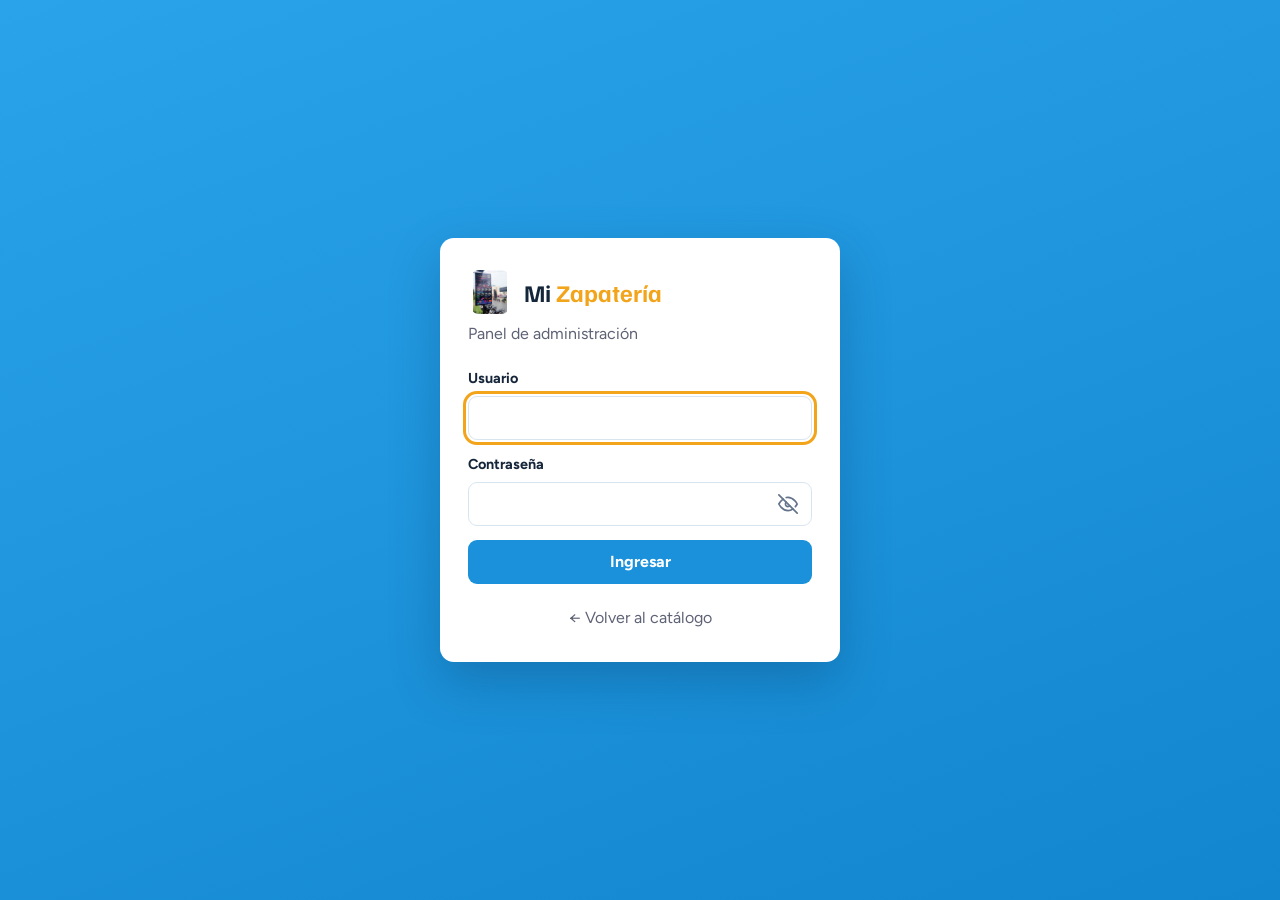
==== commit 25f71312: "sddfr" ====
--- a/admin.html
+++ b/admin.html
@@ -10,7 +10,18 @@
 <link rel="preconnect" href="https://fonts.googleapis.com">
 <link rel="preconnect" href="https://fonts.gstatic.com" crossorigin>
 <link href="https://fonts.googleapis.com/css2?family=Familjen+Grotesk:wght@500;600;700&family=Figtree:wght@400;500;600;700&display=swap" rel="stylesheet">
-<link rel="stylesheet" href="assets/style.css">
+<link rel="stylesheet" href="assets/style.css?v=20261029">
+<style>
+.pass-wrap { position: relative; display: block; }
+.pass-wrap input { width: 100%; padding-right: 46px; box-sizing: border-box; }
+.pass-eye {
+  position: absolute; right: 6px; top: 50%; transform: translateY(-50%);
+  display: flex; align-items: center; justify-content: center;
+  padding: 8px; border: 0; background: none; color: #64748b; cursor: pointer; border-radius: 8px;
+}
+.pass-eye:hover { color: #0f172a; }
+.pass-eye:focus-visible { outline: 2px solid #1b8fdc; outline-offset: 1px; }
+</style>
 <link rel="icon" type="image/svg+xml" href="assets/icono.svg">
 </head>
 <body class="admin">
@@ -27,7 +38,14 @@
 
     <form id="loginForm" class="stack login-form">
       <label class="fld"><span>Usuario</span><input id="lUser" autocomplete="username" required></label>
-      <label class="fld"><span>Contraseña</span><input id="lPass" type="password" autocomplete="current-password" required></label>
+      <label class="fld"><span>Contraseña</span>
+        <div class="pass-wrap">
+          <input id="lPass" type="password" autocomplete="current-password" required>
+          <button type="button" class="pass-eye" id="lEye" aria-label="Mostrar contraseña" aria-pressed="false" title="Mostrar contraseña">
+            <svg width="20" height="20" viewBox="0 0 24 24" fill="none" stroke="currentColor" stroke-width="2" stroke-linecap="round" stroke-linejoin="round" aria-hidden="true"><path d="M17.94 17.94A10.07 10.07 0 0 1 12 20c-7 0-11-8-11-8a18.45 18.45 0 0 1 5.06-5.94"/><path d="M9.9 4.24A9.12 9.12 0 0 1 12 4c7 0 11 8 11 8a18.5 18.5 0 0 1-2.16 3.19"/><path d="M14.12 14.12a3 3 0 1 1-4.24-4.24"/><path d="M1 1l22 22"/></svg>
+          </button>
+        </div>
+      </label>
       <button class="btn btn-primary btn-block" type="submit">Ingresar</button>
     </form>
 
@@ -47,6 +65,7 @@
       </a>
       <nav class="adm-nav">
         <a href="./" target="_blank" rel="noopener">Ver catálogo</a>
+        <span class="whoami" id="whoami"></span>
         <button class="btn btn-ghost" type="button" id="logoutBtn">Cerrar sesión</button>
       </nav>
     </div>
@@ -60,7 +79,9 @@
       <a href="#vender" data-tab="vender">Vender</a>
       <a href="#productos" data-tab="productos">Productos</a>
       <a href="#ventas" data-tab="ventas">Ventas</a>
+      <a href="#clientes" data-tab="clientes">Clientes</a>
       <a href="#compras" data-tab="compras">Compras</a>
+      <a href="#proveedores" data-tab="proveedores">Proveedores</a>
       <a href="#reportes" data-tab="reportes">Reportes</a>
       <a href="#marcas" data-tab="marcas">Marcas</a>
       <a href="#config" data-tab="config">Configuración</a>
@@ -121,6 +142,10 @@
             <span class="pos-label">Cliente</span>
             <button type="button" class="client-btn" id="clientBtn">Consumidor final</button>
             <div class="client-form" id="clientForm" hidden>
+              <div class="pos-search client-find">
+                <input id="cFind" placeholder="Buscar cliente guardado (nombre, RUC o CI)" autocomplete="off" aria-label="Buscar cliente guardado">
+                <div class="pick-list" id="cFindList" hidden></div>
+              </div>
               <div class="seg" role="radiogroup" aria-label="Tipo de cliente">
                 <button type="button" data-ctype="innominado" class="on">Sin nombre</button>
                 <button type="button" data-ctype="ruc">RUC</button>
@@ -131,6 +156,7 @@
                 <input id="cName" placeholder="Nombre o razón social" autocomplete="off">
                 <input id="cMail" type="email" placeholder="Correo (opcional, para la factura)" autocomplete="off">
                 <input id="cTel" inputmode="tel" placeholder="Celular para WhatsApp (opcional)" autocomplete="off">
+                <label class="check check-sm"><input type="checkbox" id="cSave" checked> Guardar en Clientes</label>
               </div>
               <button type="button" class="btn btn-secondary btn-sm" id="clientOk">Listo</button>
             </div>
@@ -195,9 +221,12 @@
         <h2>Nueva compra</h2>
         <p class="hint">Al registrar la compra se suma el stock de cada producto y talle.</p>
         <div class="grid-form grid-buy">
-          <label class="fld"><span>Proveedor *</span><input id="bProv" maxlength="80" autocomplete="off"></label>
+          <div class="fld prov-find"><span>Proveedor *</span>
+            <div class="pos-search"><input id="bProv" maxlength="80" autocomplete="off" placeholder="Escribí el nombre o RUC"><div class="pick-list" id="bProvList" hidden></div></div>
+            <label class="check check-sm"><input type="checkbox" id="bProvSave" checked> Guardar en Proveedores</label>
+          </div>
           <label class="fld"><span>RUC del proveedor</span><input id="bRuc" maxlength="20" autocomplete="off"></label>
-          <label class="fld"><span>N° de factura</span><input id="bFac" maxlength="20" placeholder="001-001-0000123" autocomplete="off"></label>
+          <label class="fld"><span>N° de factura</span><input id="bFac" maxlength="20" placeholder="001-001-0000123" autocomplete="off"><small class="hint" id="bFacHint"></small></label>
           <label class="fld"><span>Fecha</span><input id="bDate" type="date"></label>
           <label class="fld"><span>Condición</span><select id="bCond"><option value="contado">Contado</option><option value="credito">Crédito</option></select></label>
           <label class="fld" id="bPagoW"><span>Pagado con</span><select id="bPago"><option value="efectivo">Efectivo (sale de la caja)</option><option value="transferencia">Transferencia</option></select></label>
@@ -237,6 +266,69 @@
           <div class="pager" id="buyPager"></div>
         </div>
       </section>
+    </section>
+
+    <!-- Clientes -->
+    <section data-pane="clientes" hidden>
+      <div class="cfg-grid ct-grid">
+        <section class="panel ct-form-box">
+          <h2 id="clFormTitle">Nuevo cliente</h2>
+          <form id="clForm" class="stack" autocomplete="off">
+            <input type="hidden" id="clId">
+            <div class="seg seg-2" role="radiogroup" aria-label="Tipo de documento">
+              <button type="button" data-cltipo="ruc" class="on">RUC</button>
+              <button type="button" data-cltipo="ci">Cédula</button>
+            </div>
+            <label class="fld"><span id="clDocLbl">RUC con DV *</span><input id="clDoc" maxlength="20" placeholder="80012345-6"></label>
+            <label class="fld"><span>Nombre o razón social *</span><input id="clName" maxlength="120"></label>
+            <div class="grid-form">
+              <label class="fld"><span>Celular</span><input id="clTel" inputmode="tel" maxlength="30"></label>
+              <label class="fld"><span>Correo</span><input id="clMail" type="email" maxlength="120"></label>
+            </div>
+            <label class="fld"><span>Dirección</span><input id="clDir" maxlength="160"></label>
+            <div class="btn-row"><button class="btn btn-accent" type="submit" id="clSaveBtn">Guardar cliente</button><button class="btn btn-secondary" type="button" id="clCancel" hidden>Cancelar</button></div>
+          </form>
+        </section>
+        <section class="panel ct-list-box">
+          <div class="toolbar">
+            <label class="search search-sm"><svg width="16" height="16" viewBox="0 0 24 24" fill="none" stroke="currentColor" stroke-width="2" stroke-linecap="round" aria-hidden="true"><circle cx="11" cy="11" r="7"/><path d="m20 20-3.5-3.5"/></svg>
+              <input type="search" id="clSearch" placeholder="Buscar por nombre, RUC o cédula" aria-label="Buscar cliente"></label>
+            <span class="hint" id="clCount"></span>
+          </div>
+          <div class="table-wrap"><table class="tbl tbl-ct"><thead><tr><th>Nombre</th><th>Documento</th><th>Celular</th><th>Correo</th><th class="ta-r">Acciones</th></tr></thead><tbody id="clRows"></tbody></table></div>
+          <div class="list-foot"><span></span><div class="pager" id="clPager"></div></div>
+        </section>
+      </div>
+    </section>
+
+    <!-- Proveedores -->
+    <section data-pane="proveedores" hidden>
+      <div class="cfg-grid ct-grid">
+        <section class="panel ct-form-box">
+          <h2 id="pvFormTitle">Nuevo proveedor</h2>
+          <form id="pvForm" class="stack" autocomplete="off">
+            <input type="hidden" id="pvId">
+            <label class="fld"><span>Nombre o razón social *</span><input id="pvName" maxlength="120"></label>
+            <label class="fld"><span>RUC con DV</span><input id="pvRuc" maxlength="20" placeholder="80012345-6"></label>
+            <div class="grid-form">
+              <label class="fld"><span>Teléfono</span><input id="pvTel" inputmode="tel" maxlength="30"></label>
+              <label class="fld"><span>Correo</span><input id="pvMail" type="email" maxlength="120"></label>
+            </div>
+            <label class="fld"><span>Persona de contacto</span><input id="pvContacto" maxlength="80"></label>
+            <label class="fld"><span>Dirección</span><input id="pvDir" maxlength="160"></label>
+            <div class="btn-row"><button class="btn btn-accent" type="submit" id="pvSaveBtn">Guardar proveedor</button><button class="btn btn-secondary" type="button" id="pvCancel" hidden>Cancelar</button></div>
+          </form>
+        </section>
+        <section class="panel ct-list-box">
+          <div class="toolbar">
+            <label class="search search-sm"><svg width="16" height="16" viewBox="0 0 24 24" fill="none" stroke="currentColor" stroke-width="2" stroke-linecap="round" aria-hidden="true"><circle cx="11" cy="11" r="7"/><path d="m20 20-3.5-3.5"/></svg>
+              <input type="search" id="pvSearch" placeholder="Buscar por nombre o RUC" aria-label="Buscar proveedor"></label>
+            <span class="hint" id="pvCount"></span>
+          </div>
+          <div class="table-wrap"><table class="tbl tbl-ct"><thead><tr><th>Nombre</th><th>RUC</th><th>Teléfono</th><th>Contacto</th><th class="ta-r">Acciones</th></tr></thead><tbody id="pvRows"></tbody></table></div>
+          <div class="list-foot"><span></span><div class="pager" id="pvPager"></div></div>
+        </section>
+      </div>
     </section>
 
     <!-- Marcas -->
@@ -259,7 +351,7 @@
               </div>
               <label class="check" id="logoRemoveWrap" hidden><input type="checkbox" id="logoRemove"> Quitar el logo</label>
             </div>
-            <label class="fld"><span>Nombre de la tienda</span><input id="cName" required maxlength="80"></label>
+            <label class="fld"><span>Nombre de la tienda</span><input id="sName" required maxlength="80" autocomplete="off"></label>
             <label class="fld"><span>Bajada / descripción corta</span><input id="cTag" maxlength="140"></label>
             <label class="fld"><span>Dirección u horario (aparece al pie del catálogo)</span><input id="cAddr" maxlength="160" placeholder="Ej: Av. Principal 123 · Lun a Sáb 8 a 18 h"></label>
             <label class="fld"><span>Número de WhatsApp (con código de país, sin +, ej: 595981234567)</span><input id="cWa" inputmode="numeric" maxlength="20"></label>
@@ -273,11 +365,12 @@
           <form id="fiscalForm" class="stack">
             <div class="grid-form">
               <label class="fld"><span>RUC con DV</span><input id="fRuc" placeholder="80012345-6" maxlength="15"></label>
-              <label class="fld"><span>Teléfono</span><input id="fTel" maxlength="30"></label>
-            </div>
-            <label class="fld"><span>Razón social</span><input id="fRazon" maxlength="120"></label>
-            <label class="fld"><span>Nombre de fantasía</span><input id="fFant" maxlength="120"></label>
-            <label class="fld"><span>Dirección</span><input id="fDir" maxlength="160"></label>
+              <label class="fld"><span>Teléfono / celular</span><input id="fTel" maxlength="30" placeholder="(0972) 707 346"></label>
+            </div>
+            <label class="fld"><span>Razón social (va debajo del RUC)</span><input id="fRazon" maxlength="120" placeholder="Ej: VALENTINA CALZADOS"></label>
+            <label class="fld"><span>Nombre de la tienda en el ticket (va primero, grande)</span><input id="fFant" maxlength="120" placeholder="Ej: Zapatería Valentina"></label>
+            <label class="fld"><span>Dirección</span><input id="fDir" maxlength="160" placeholder="Ej: AQUIDABAN Y GRAL. AQUINO"></label>
+            <label class="fld"><span>Ciudad</span><input id="fCiudad" maxlength="80" placeholder="Ej: Paraguarí"></label>
             <label class="fld"><span>Actividad económica</span><input id="fAct" maxlength="160" placeholder="Comercio al por menor de calzados"></label>
             <div class="grid-form">
               <label class="fld"><span>Timbrado N°</span><input id="fTimb" inputmode="numeric" maxlength="8"></label>
@@ -334,8 +427,24 @@
           </div>
         </section>
 
+        <section class="panel" id="usuarios">
+          <h2>Usuarios</h2>
+          <p class="hint"><strong>Administrador:</strong> puede todo. <strong>Cajero:</strong> usa solo lo que vos le permitas. Tocá <strong>Permisos</strong> en cada cajero para elegir qué secciones ve y si puede anular o eliminar.</p>
+          <div id="userList" class="user-list"></div>
+          <h3 class="user-new-title">Agregar usuario</h3>
+          <form id="userForm" class="stack" autocomplete="off">
+            <div class="grid-form">
+              <label class="fld"><span>Usuario</span><input id="nuUser" required pattern="[A-Za-z0-9._@\-]{3,40}" placeholder="Ej: maria" autocomplete="off"></label>
+              <label class="fld"><span>Tipo</span><select id="nuRole"><option value="cajero">Cajero</option><option value="admin">Administrador</option></select></label>
+              <label class="fld"><span>Contraseña</span><input id="nuPass" type="password" required minlength="8" placeholder="Mínimo 8 caracteres" autocomplete="new-password"></label>
+              <label class="fld"><span>Repetir contraseña</span><input id="nuPass2" type="password" required minlength="8" autocomplete="new-password"></label>
+            </div>
+            <div><button class="btn btn-accent" type="submit">Crear usuario</button></div>
+          </form>
+        </section>
+
         <section class="panel" id="credenciales">
-          <h2>Usuario y contraseña de administrador</h2>
+          <h2>Mi usuario y contraseña</h2>
           <p class="hint">Para confirmar cualquier cambio necesitás tu contraseña actual. Si solo querés cambiar el usuario, dejá la contraseña nueva en blanco.</p>
           <form id="credForm" class="stack" autocomplete="off">
             <label class="fld"><span>Usuario</span><input id="kUser" required pattern="[A-Za-z0-9._@\-]{3,40}" autocomplete="username"></label>
@@ -375,6 +484,9 @@
           <label class="fld"><span>Colores</span><input id="f_colors" maxlength="120" placeholder="Negro, blanco"></label>
           <label class="fld"><span>SKU</span><input id="f_sku" maxlength="40"></label>
           <label class="fld"><span>Código de barras</span><input id="f_code" maxlength="40" placeholder="Escaneá o escribí el código"></label>
+          <label class="fld span-2"><span>Otros códigos de barras (opcional)</span><input id="f_codes" maxlength="300" placeholder="Si el mismo producto tiene más de un código, separalos con coma">
+            <small class="hint">Al escanear en Vender un código que no existe, el sistema te deja asignarlo a un producto y lo guarda acá.</small></label>
+          <label class="fld" id="f_costW"><span>Costo (Gs.)</span><input id="f_cost" inputmode="numeric" placeholder="Lo que te cuesta a vos" autocomplete="off"><small class="hint" id="f_margin"></small></label>
           <label class="fld"><span>Precio (Gs.) *</span><input id="f_price" inputmode="numeric" required placeholder="250000"></label>
           <label class="fld"><span>Stock *</span><input id="f_stock" inputmode="numeric" placeholder="0"><small class="hint" id="stockHint"></small></label>
           <label class="fld"><span>IVA</span>
@@ -384,7 +496,7 @@
 
         <fieldset class="block">
           <legend>Talles y stock de cada talle</legend>
-          <p class="hint">Opcional. Si cargás talles, el stock total se calcula solo.</p>
+          <p class="hint">Opcional. Si cargás talles, el stock total se calcula solo. Cada caja de un talle suele tener <strong>su propio código de barras</strong>: escaneala en el campo de código de ese talle, así al vender se agrega directo con el talle correcto.</p>
           <div class="quick">
             <span>Cargar rápido:</span>
             <button type="button" class="chip-btn" data-range="18-26">Bebés 18–26</button>
@@ -432,6 +544,17 @@
       <div class="size-pick" id="sizePick"></div>
     </div>
     <div class="dlg-foot"><button type="button" class="btn btn-secondary" id="sizeCancel">Cancelar</button></div>
+  </dialog>
+
+  <!-- Código escaneado que no está cargado -->
+  <dialog id="codeDlg" class="dlg dlg-sm" aria-labelledby="codeTitle">
+    <div class="confirm-body code-body">
+      <h2 id="codeTitle">Código no encontrado</h2>
+      <p>El código <strong id="codeVal"></strong> no está cargado en ningún producto. Buscá a qué producto pertenece y se guarda para la próxima vez.</p>
+      <input id="codeQ" class="code-q" placeholder="Buscar producto por nombre o marca" autocomplete="off" aria-label="Buscar producto">
+      <div class="code-list" id="codeList"></div>
+    </div>
+    <div class="dlg-foot"><button type="button" class="btn btn-secondary" id="codeCancel">Cancelar</button></div>
   </dialog>
 
   <!-- Venta terminada -->
@@ -479,9 +602,30 @@
   </dialog>
 </div>
 
-<script src="assets/comun.js"></script>
-<script src="assets/admin.js"></script>
-<script src="assets/ventas.js"></script>
-<script src="assets/caja.js"></script>
+<script src="assets/comun.js?v=20261029"></script>
+<script src="assets/admin.js?v=20261030"></script>
+<script src="assets/ventas.js?v=20261029"></script>
+<script src="assets/caja.js?v=20261029"></script>
+<script src="assets/contactos.js?v=20261029"></script>
+<script>
+/* Ojito para ver u ocultar la contraseña del ingreso */
+(function () {
+  var eye = document.getElementById('lEye'), input = document.getElementById('lPass');
+  if (!eye || !input) return;
+  function svg(p) { return '<svg width="20" height="20" viewBox="0 0 24 24" fill="none" stroke="currentColor" stroke-width="2" stroke-linecap="round" stroke-linejoin="round" aria-hidden="true">' + p + '</svg>'; }
+  var CLOSED = svg('<path d="M17.94 17.94A10.07 10.07 0 0 1 12 20c-7 0-11-8-11-8a18.45 18.45 0 0 1 5.06-5.94"/><path d="M9.9 4.24A9.12 9.12 0 0 1 12 4c7 0 11 8 11 8a18.5 18.5 0 0 1-2.16 3.19"/><path d="M14.12 14.12a3 3 0 1 1-4.24-4.24"/><path d="M1 1l22 22"/>');
+  var OPEN = svg('<path d="M1 12s4-8 11-8 11 8 11 8-4 8-11 8-11-8-11-8z"/><circle cx="12" cy="12" r="3"/>');
+  eye.innerHTML = CLOSED;
+  eye.addEventListener('click', function () {
+    var show = input.type === 'password';
+    input.type = show ? 'text' : 'password';
+    eye.innerHTML = show ? OPEN : CLOSED;
+    eye.setAttribute('aria-pressed', show ? 'true' : 'false');
+    eye.setAttribute('aria-label', show ? 'Ocultar contraseña' : 'Mostrar contraseña');
+    eye.title = show ? 'Ocultar contraseña' : 'Mostrar contraseña';
+    input.focus();
+  });
+})();
+</script>
 </body>
 </html>
--- a/assets/style.css
+++ b/assets/style.css
@@ -762,22 +762,47 @@
 .cj-calc strong { color: var(--primary-text); }
 .cj-saldo { display: flex; justify-content: space-between; align-items: center; gap: 10px; padding: 12px 14px; border-radius: var(--radius-sm); background: #f4f9fe; border: 1px solid #cfe3f5; font-weight: 700; }
 .cj-saldo strong { font-family: var(--font-head); font-size: 1.5rem; color: #1a6fd8; white-space: nowrap; }
-
-/* ---------- Catálogo en celular: 2 productos por fila ---------- */
-@media (max-width: 640px) {
-  .catalog #results .grid { grid-template-columns: repeat(2, minmax(0, 1fr)); gap: 12px; }
-  .catalog .card-img img { padding: 8px; }
-  .catalog .card-body { padding: 12px 10px; gap: 4px; }
-  .catalog .card-title { font-size: 1rem; line-height: 1.25; overflow-wrap: anywhere; }
-  .catalog .card-brand { font-size: .8rem; }
-  .catalog .card-brand img { width: 44px; height: 22px; }
-  .catalog .card-meta, .catalog .stock, .catalog .colors, .catalog .desc { font-size: .8rem; }
-  .catalog .price { font-size: 1.2rem; }
-  .catalog .badge { font-size: .7rem; padding: 2px 7px; }
-  .catalog .sizes legend { font-size: .8rem; }
-  .catalog .size-list { gap: 4px; }
-  .catalog .size span { min-width: 34px; height: 34px; padding: 0 5px; font-size: .85rem; }
-  .catalog .pay { font-size: .8rem; }
-  .catalog .pay select { min-height: 38px; padding: 0 6px; font-size: .82rem; }
-  .catalog .btn-wa { font-size: .85rem; padding-left: 8px; padding-right: 8px; white-space: normal; text-align: center; line-height: 1.2; }
-}+/* Asignar código escaneado */
+.code-body { text-align: left; justify-items: stretch; }
+.code-body h2, .code-body > p { text-align: center; }
+.code-q { min-height: 44px; padding: 0 12px; border: 1px solid var(--line); border-radius: var(--radius-sm); width: 100%; }
+.code-list { display: grid; max-height: 300px; overflow-y: auto; border: 1px solid var(--line); border-radius: var(--radius-sm); }
+/* Talles con su código de barras */
+.rows-sizes { grid-template-columns: repeat(auto-fill, minmax(min(100%, 330px), 1fr)); }
+.rows-sizes .row input.sz { flex: 0 0 64px; }
+.rows-sizes .row input.st { flex: 0 0 70px; }
+.rows-sizes .row input.sc { flex: 1 1 140px; min-width: 120px; font-size: .9rem; }
+
+/* ---------- Usuarios ---------- */
+.whoami { font-weight: 700; font-size: .92rem; }
+.whoami small { display: block; font-weight: 600; opacity: .8; font-size: .75rem; }
+.user-list { display: grid; gap: 8px; margin-bottom: 6px; }
+.user-row { display: grid; gap: 8px; padding: 10px 12px; border: 1px solid var(--line); border-radius: var(--radius-sm); }
+.user-main { display: flex; align-items: center; gap: 8px; flex-wrap: wrap; }
+.user-me { font-size: .75rem; color: var(--muted); font-weight: 700; }
+.role-tag { font-size: .74rem; font-weight: 800; padding: 2px 9px; border-radius: 999px; }
+.role-tag.is-admin { background: #1a91da; color: #fff; }
+.role-tag.is-cajero { background: #fff1d6; color: #7a4b00; }
+.user-acts { display: flex; gap: 8px; flex-wrap: wrap; align-items: center; }
+.user-acts select { min-height: 34px; border: 1px solid var(--line); border-radius: 8px; padding: 0 8px; }
+.user-pass { display: flex; gap: 8px; flex-wrap: wrap; }
+.user-pass input { flex: 1 1 180px; min-height: 36px; padding: 0 10px; border: 1px solid var(--line); border-radius: 8px; }
+.user-new-title { font-size: 1rem; margin: 14px 0 8px; }
+/* El cajero no ve lo que es solo para administradores */
+.role-cajero .admin-only { display: none !important; }
+
+/* ---------- Clientes y Proveedores ---------- */
+.ct-grid { grid-template-columns: minmax(280px, 380px) minmax(0, 1fr); }
+.ct-list-box { min-width: 0; }
+.tbl-ct { min-width: 620px; }
+.client-find { margin-bottom: 8px; }
+.client-find input { width: 100%; min-height: 42px; padding: 0 12px; border: 1.5px solid var(--primary); border-radius: var(--radius-sm); }
+.client-find .pick-list, .prov-find .pick-list { top: calc(100% + 4px); max-height: 260px; }
+.prov-find .pos-search input { width: 100%; min-height: 44px; padding: 8px 12px; border: 1px solid var(--line); border-radius: var(--radius-sm); }
+@media (max-width: 900px) { .ct-grid { grid-template-columns: minmax(0, 1fr); } }
+/* casilla chica en el campo de proveedor */
+.prov-find .check { margin-top: 6px; }
+.prov-find .check input { width: 18px; height: 18px; min-height: 0; flex: none; }
+.user-perms { display: grid; gap: 8px; padding: 10px; border: 1px dashed var(--line); border-radius: var(--radius-sm); background: var(--surface-2); }
+.perm-grid { display: grid; gap: 6px 14px; grid-template-columns: repeat(auto-fill, minmax(150px, 1fr)); }
+.perm-grid .perm-extra { grid-column: 1 / -1; color: #b45309; }
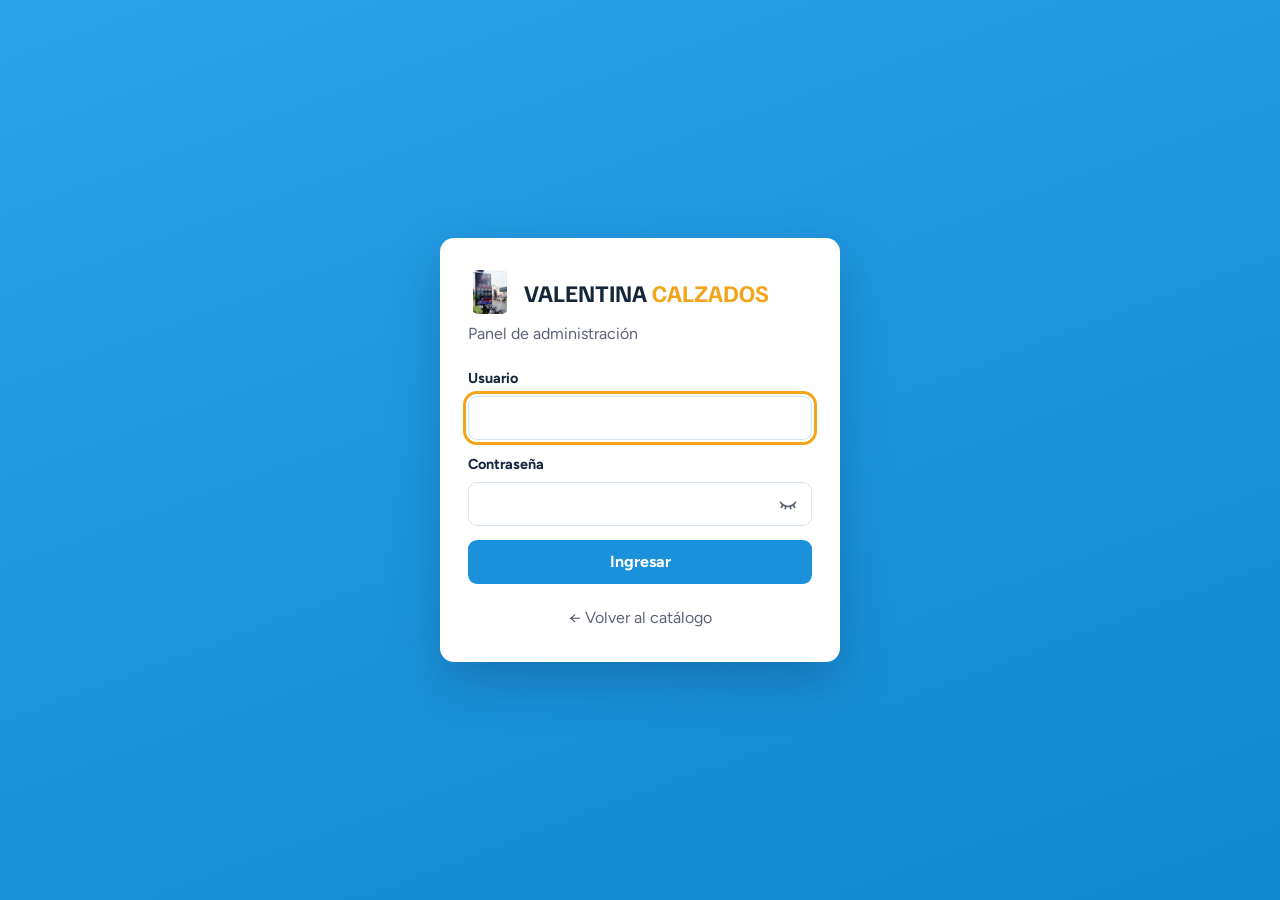
==== commit 34447df2: "aeded" ====
--- a/admin.html
+++ b/admin.html
@@ -10,18 +10,7 @@
 <link rel="preconnect" href="https://fonts.googleapis.com">
 <link rel="preconnect" href="https://fonts.gstatic.com" crossorigin>
 <link href="https://fonts.googleapis.com/css2?family=Familjen+Grotesk:wght@500;600;700&family=Figtree:wght@400;500;600;700&display=swap" rel="stylesheet">
-<link rel="stylesheet" href="assets/style.css?v=20261029">
-<style>
-.pass-wrap { position: relative; display: block; }
-.pass-wrap input { width: 100%; padding-right: 46px; box-sizing: border-box; }
-.pass-eye {
-  position: absolute; right: 6px; top: 50%; transform: translateY(-50%);
-  display: flex; align-items: center; justify-content: center;
-  padding: 8px; border: 0; background: none; color: #64748b; cursor: pointer; border-radius: 8px;
-}
-.pass-eye:hover { color: #0f172a; }
-.pass-eye:focus-visible { outline: 2px solid #1b8fdc; outline-offset: 1px; }
-</style>
+<link rel="stylesheet" href="assets/style.css?v=20261029c">
 <link rel="icon" type="image/svg+xml" href="assets/icono.svg">
 </head>
 <body class="admin">
@@ -38,14 +27,7 @@
 
     <form id="loginForm" class="stack login-form">
       <label class="fld"><span>Usuario</span><input id="lUser" autocomplete="username" required></label>
-      <label class="fld"><span>Contraseña</span>
-        <div class="pass-wrap">
-          <input id="lPass" type="password" autocomplete="current-password" required>
-          <button type="button" class="pass-eye" id="lEye" aria-label="Mostrar contraseña" aria-pressed="false" title="Mostrar contraseña">
-            <svg width="20" height="20" viewBox="0 0 24 24" fill="none" stroke="currentColor" stroke-width="2" stroke-linecap="round" stroke-linejoin="round" aria-hidden="true"><path d="M17.94 17.94A10.07 10.07 0 0 1 12 20c-7 0-11-8-11-8a18.45 18.45 0 0 1 5.06-5.94"/><path d="M9.9 4.24A9.12 9.12 0 0 1 12 4c7 0 11 8 11 8a18.5 18.5 0 0 1-2.16 3.19"/><path d="M14.12 14.12a3 3 0 1 1-4.24-4.24"/><path d="M1 1l22 22"/></svg>
-          </button>
-        </div>
-      </label>
+      <label class="fld"><span>Contraseña</span><input id="lPass" type="password" autocomplete="current-password" required></label>
       <button class="btn btn-primary btn-block" type="submit">Ingresar</button>
     </form>
 
@@ -101,6 +83,12 @@
           <thead><tr><th>Foto</th><th>Nombre</th><th>SKU</th><th>Código</th><th>Precio</th><th>Talles</th><th>Stock</th><th>Estado</th><th class="ta-r">Acciones</th></tr></thead>
           <tbody id="prodRows"></tbody>
         </table>
+      </div>
+      <div class="list-foot">
+        <label class="per-page">Mostrar
+          <select id="prodPer"><option value="10">10</option><option value="20" selected>20</option><option value="50">50</option><option value="100">100</option></select>
+          por página</label>
+        <div class="pager" id="prodPager"></div>
       </div>
     </section>
 
@@ -162,7 +150,25 @@
             </div>
           </div>
 
-          <div class="pos-total"><span>Total</span><strong id="posTotal">Gs. 0</strong></div>
+          <div class="pos-disc" id="posDiscBox">
+            <span class="pos-label">Descuento</span>
+            <div class="disc-row">
+              <input id="posDesc" class="js-num" inputmode="numeric" placeholder="0" autocomplete="off" aria-label="Descuento">
+              <div class="seg seg-2 disc-mode" role="radiogroup" aria-label="Tipo de descuento">
+                <button type="button" data-dmode="gs" class="on">Gs.</button>
+                <button type="button" data-dmode="pct">%</button>
+              </div>
+            </div>
+          </div>
+          <div class="pos-credit">
+            <button type="button" class="link-btn" id="crToggle">Usar nota de crédito</button>
+            <div class="cr-row" id="crBox" hidden>
+              <input id="crCode" placeholder="Código, ej: NC-000001" autocomplete="off" aria-label="Código de la nota de crédito">
+              <button type="button" class="btn btn-secondary btn-sm" id="crApply">Aplicar</button>
+            </div>
+          </div>
+          <div class="pos-break" id="posBreak"></div>
+          <div class="pos-total"><span id="posTotalLbl">Total</span><strong id="posTotal">Gs. 0</strong></div>
 
           <div class="pay-methods" role="radiogroup" aria-label="Forma de pago">
             <button type="button" data-pay="efectivo" class="on">Efectivo</button>
@@ -557,6 +563,21 @@
     <div class="dlg-foot"><button type="button" class="btn btn-secondary" id="codeCancel">Cancelar</button></div>
   </dialog>
 
+  <!-- Devolución -->
+  <dialog id="devDlg" class="dlg" aria-labelledby="devTitle">
+    <form id="devForm" class="dlg-form">
+      <div class="dlg-head"><h2 id="devTitle">Devolución</h2><button type="button" class="dlg-x" data-devclose aria-label="Cerrar">×</button></div>
+      <div class="dlg-body">
+        <p class="hint" id="devInfo"></p>
+        <div class="table-wrap"><table class="tbl tbl-dev"><thead><tr><th>Producto</th><th class="ta-r">Vendidos</th><th class="ta-r">Devuelve</th><th class="ta-r">Monto</th></tr></thead><tbody id="devRows"></tbody></table></div>
+        <label class="fld"><span>Motivo</span><input id="devMotivo" maxlength="160" placeholder="Ej: cambio de talle, falla de fábrica" autocomplete="off"></label>
+        <div class="dev-total"><span>Crédito a favor del cliente</span><strong id="devTotal">Gs. 0</strong></div>
+        <p class="hint">El stock vuelve solo. Se genera una <strong>nota de crédito</strong> con un código para usar en una próxima compra.</p>
+      </div>
+      <div class="dlg-foot"><button type="button" class="btn btn-secondary" data-devclose>Cancelar</button><button type="submit" class="btn btn-accent" id="devOk">Devolver y generar crédito</button></div>
+    </form>
+  </dialog>
+
   <!-- Venta terminada -->
   <dialog id="doneDlg" class="dlg dlg-sm" aria-labelledby="doneTitle">
     <div class="confirm-body">
@@ -602,30 +623,10 @@
   </dialog>
 </div>
 
-<script src="assets/comun.js?v=20261029"></script>
-<script src="assets/admin.js?v=20261030"></script>
-<script src="assets/ventas.js?v=20261029"></script>
-<script src="assets/caja.js?v=20261029"></script>
+<script src="assets/comun.js?v=20261029b"></script>
+<script src="assets/admin.js?v=20261029c"></script>
+<script src="assets/ventas.js?v=20261029c"></script>
+<script src="assets/caja.js?v=20261029c"></script>
 <script src="assets/contactos.js?v=20261029"></script>
-<script>
-/* Ojito para ver u ocultar la contraseña del ingreso */
-(function () {
-  var eye = document.getElementById('lEye'), input = document.getElementById('lPass');
-  if (!eye || !input) return;
-  function svg(p) { return '<svg width="20" height="20" viewBox="0 0 24 24" fill="none" stroke="currentColor" stroke-width="2" stroke-linecap="round" stroke-linejoin="round" aria-hidden="true">' + p + '</svg>'; }
-  var CLOSED = svg('<path d="M17.94 17.94A10.07 10.07 0 0 1 12 20c-7 0-11-8-11-8a18.45 18.45 0 0 1 5.06-5.94"/><path d="M9.9 4.24A9.12 9.12 0 0 1 12 4c7 0 11 8 11 8a18.5 18.5 0 0 1-2.16 3.19"/><path d="M14.12 14.12a3 3 0 1 1-4.24-4.24"/><path d="M1 1l22 22"/>');
-  var OPEN = svg('<path d="M1 12s4-8 11-8 11 8 11 8-4 8-11 8-11-8-11-8z"/><circle cx="12" cy="12" r="3"/>');
-  eye.innerHTML = CLOSED;
-  eye.addEventListener('click', function () {
-    var show = input.type === 'password';
-    input.type = show ? 'text' : 'password';
-    eye.innerHTML = show ? OPEN : CLOSED;
-    eye.setAttribute('aria-pressed', show ? 'true' : 'false');
-    eye.setAttribute('aria-label', show ? 'Ocultar contraseña' : 'Mostrar contraseña');
-    eye.title = show ? 'Ocultar contraseña' : 'Mostrar contraseña';
-    input.focus();
-  });
-})();
-</script>
 </body>
 </html>
--- a/assets/style.css
+++ b/assets/style.css
@@ -805,4 +805,53 @@
 .prov-find .check input { width: 18px; height: 18px; min-height: 0; flex: none; }
 .user-perms { display: grid; gap: 8px; padding: 10px; border: 1px dashed var(--line); border-radius: var(--radius-sm); background: var(--surface-2); }
 .perm-grid { display: grid; gap: 6px 14px; grid-template-columns: repeat(auto-fill, minmax(150px, 1fr)); }
-.perm-grid .perm-extra { grid-column: 1 / -1; color: #b45309; }+.perm-grid .perm-extra { grid-column: 1 / -1; color: #b45309; }
+/* Ojito de la contraseña */
+.pw-wrap { position: relative; display: block; width: 100%; }
+.pw-wrap input { width: 100%; padding-right: 46px !important; }
+.pw-eye { position: absolute; right: 6px; top: 50%; transform: translateY(-50%); width: 36px; height: 36px; border: 0; border-radius: 8px;
+  background: transparent; color: var(--muted); cursor: pointer; display: grid; place-items: center; }
+.pw-eye:hover { background: var(--surface-2); color: var(--ink); }
+.pw-eye.is-on { color: var(--primary-text); }
+.user-pass .pw-wrap { flex: 1 1 180px; width: auto; }
+
+/* ---------- Descuento, nota de crédito y devolución ---------- */
+.pos-disc { display: grid; gap: 4px; }
+.disc-row { display: grid; grid-template-columns: 1fr 110px; gap: 8px; }
+.disc-row input { min-height: 42px; padding: 0 12px; border: 1px solid var(--line); border-radius: var(--radius-sm); font-weight: 700; }
+.disc-mode button { min-height: 42px; }
+.pos-credit { display: grid; gap: 6px; }
+.pos-credit .link-btn { justify-self: start; font-size: .9rem; }
+.cr-row { display: flex; gap: 8px; }
+.cr-row input { flex: 1; min-height: 40px; padding: 0 12px; border: 1px solid var(--line); border-radius: var(--radius-sm); text-transform: uppercase; }
+.pos-break { display: grid; gap: 4px; font-size: .92rem; }
+.pos-break:empty { display: none; }
+.pos-break > div { display: flex; justify-content: space-between; align-items: center; gap: 8px; }
+.pos-break .is-out { color: #dc2626; font-weight: 700; }
+.pos-break .is-cr { color: #0b6aa6; font-weight: 700; }
+.pos-break .row-x { width: 24px; height: 24px; font-size: 1rem; }
+.t-sub.is-out { color: #dc2626; }
+.tbl-dev { min-width: 520px; }
+.tbl-dev input { width: 80px; text-align: center; }
+.dev-total { display: flex; justify-content: space-between; align-items: center; padding: 12px 14px; border-radius: var(--radius-sm); background: #f4f9fe; border: 1px solid #cfe3f5; font-weight: 700; }
+.dev-total strong { font-family: var(--font-head); font-size: 1.4rem; color: #1a6fd8; }
+.disc-row { grid-template-columns: minmax(0, 1fr) 100px; }
+.disc-row input { min-width: 0; width: 100%; }
+.cr-row input { min-width: 0; }
+
+/* ---------- Paginación ---------- */
+.list-foot { padding: 4px 2px; }
+.per-page { display: flex; align-items: center; gap: 8px; font-size: .9rem; color: var(--muted); font-weight: 600; }
+.per-page select { min-height: 36px; padding: 0 8px; border: 1px solid var(--line); border-radius: 8px; background: var(--surface); color: var(--ink); font-weight: 700; }
+.pager { gap: 14px; }
+.pager-info { font-weight: 600; }
+.pager-btns { align-items: center; gap: 4px; }
+.pager-btns button { min-width: 38px; height: 38px; border-radius: 10px; font-size: .95rem; }
+.pager-btns button:first-child, .pager-btns button:last-child { font-size: 1.2rem; line-height: 1; }
+.pager-btns button.on { box-shadow: 0 2px 6px rgba(26, 145, 218, .35); }
+.pg-dots { min-width: 22px; text-align: center; color: var(--muted); font-weight: 700; }
+@media (max-width: 560px) {
+  .list-foot { flex-direction: column; align-items: stretch; }
+  .pager { margin-left: 0; justify-content: space-between; }
+  .pager-btns button { min-width: 34px; height: 36px; }
+}
